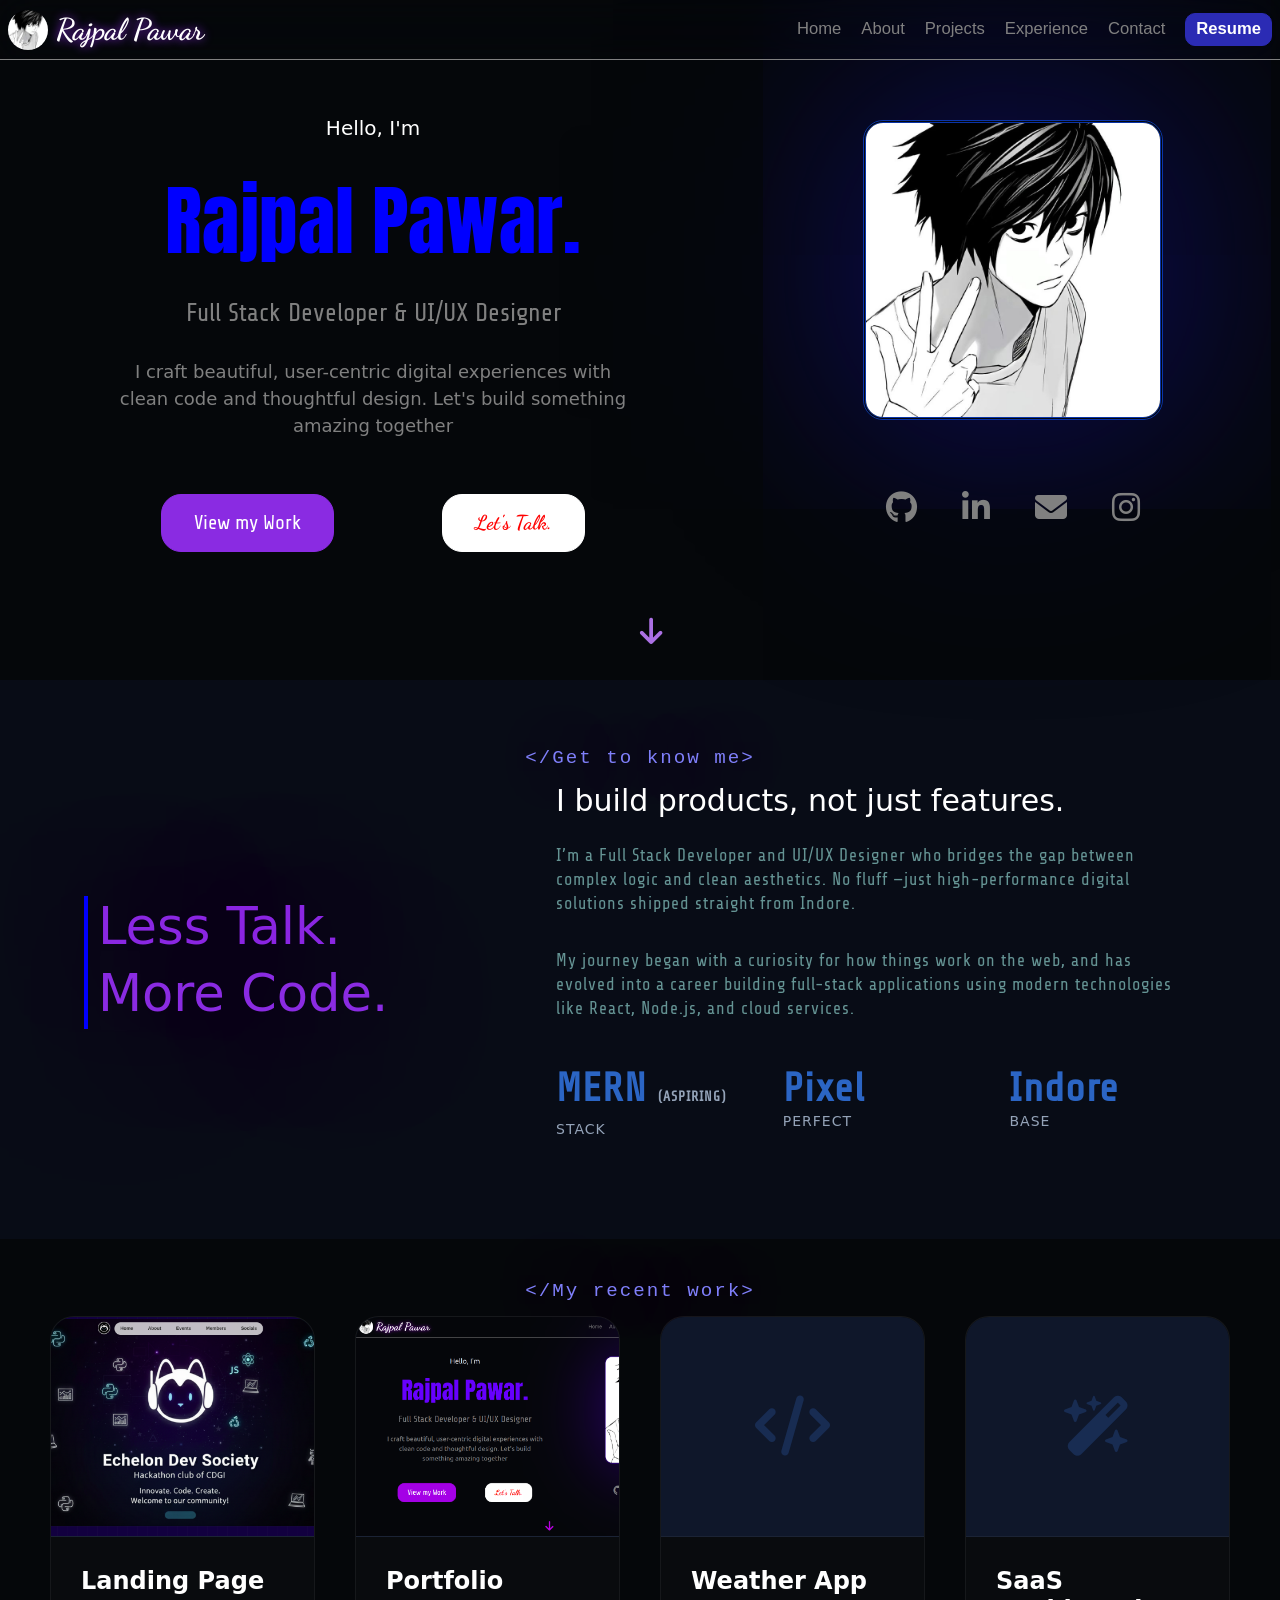
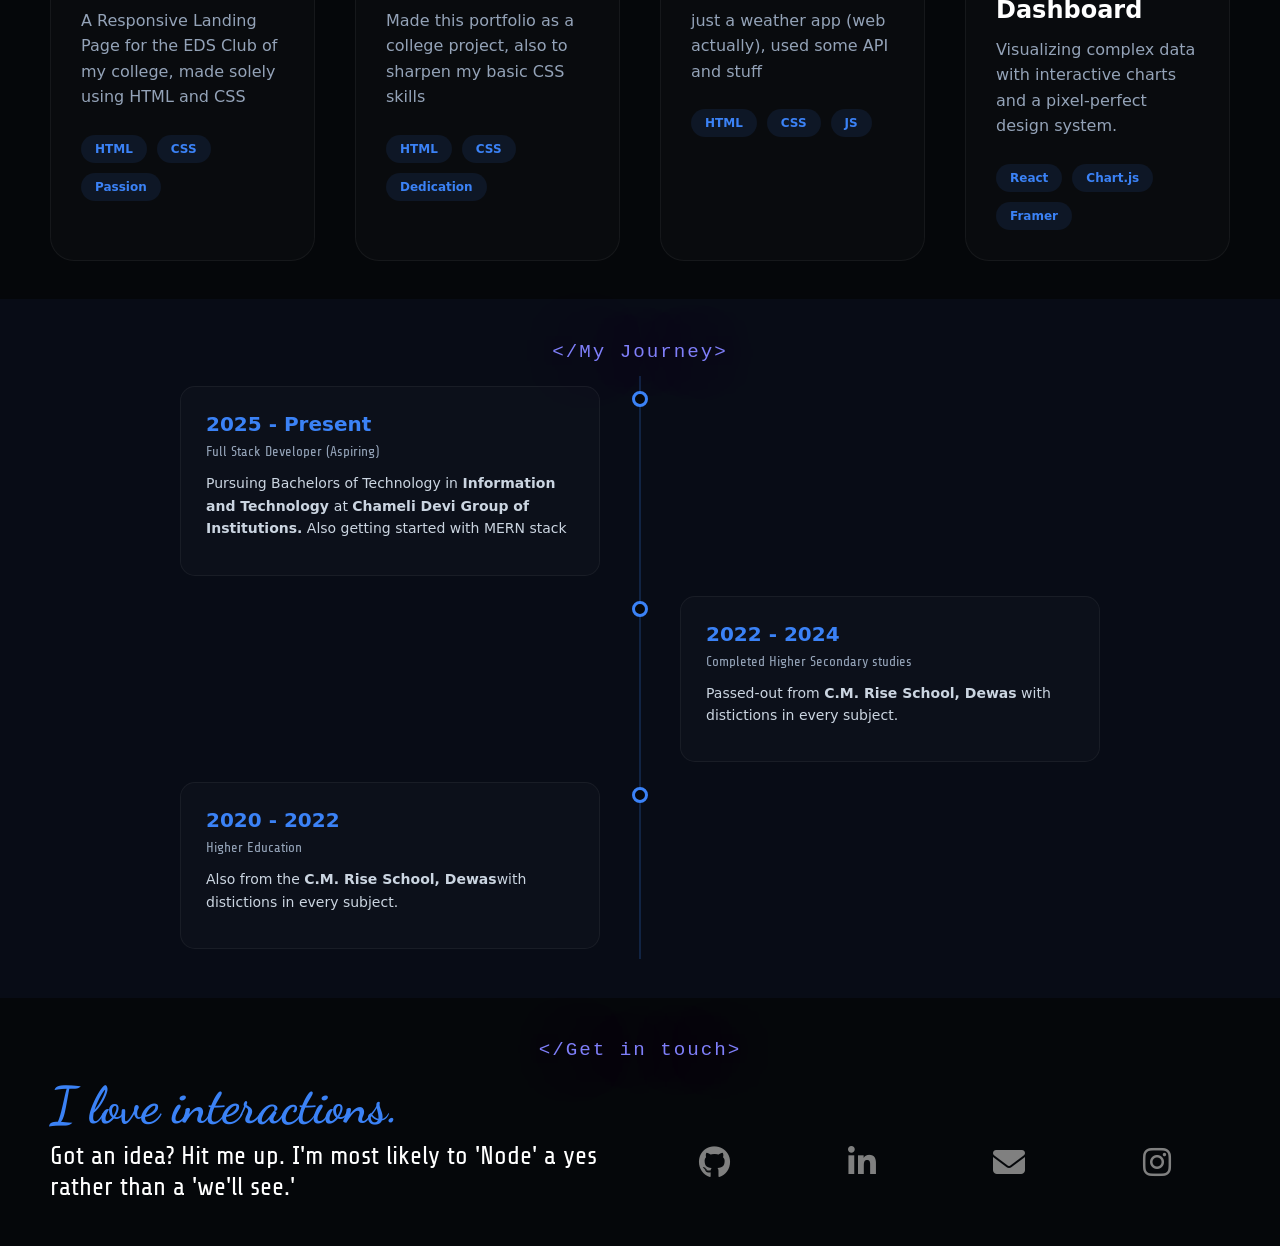
==== index.html @ b0a23983 "Fevicon added" ====
<!DOCTYPE html>
<html lang="en">
<head>
    <meta charset="UTF-8">
    <meta name="viewport" content="width=device-width, initial-scale=1.0">

    <link rel="icon" type="image/jpeg" href="Lawliet.jpeg">

    <title>Portfolio | Rajpal Pawar</title>

    <!-- BOOTSTRP -->
    <link href="https://cdn.jsdelivr.net/npm/bootstrap@5.3.8/dist/css/bootstrap.min.css" rel="stylesheet" integrity="sha384-sRIl4kxILFvY47J16cr9ZwB07vP4J8+LH7qKQnuqkuIAvNWLzeN8tE5YBujZqJLB" crossorigin="anonymous">
    <script src="https://cdn.jsdelivr.net/npm/bootstrap@5.3.8/dist/js/bootstrap.bundle.min.js" integrity="sha384-FKyoEForCGlyvwx9Hj09JcYn3nv7wiPVlz7YYwJrWVcXK/BmnVDxM+D2scQbITxI" crossorigin="anonymous"></script>

    <!-- FONTS -->
    <link rel="preconnect" href="https://fonts.googleapis.com">
    <link rel="preconnect" href="https://fonts.gstatic.com" crossorigin>
    <link href="https://fonts.googleapis.com/css2?family=Anton&family=Bitcount+Grid+Single:wght@100..900&family=Dancing+Script:wght@400..700&family=Share+Tech&display=swap" rel="stylesheet">

    <!-- FONTS Awesome ICONS -->
    <link rel="stylesheet" href="https://cdnjs.cloudflare.com/ajax/libs/font-awesome/6.5.1/css/all.min.css">

    <style>
        body{
            background-color: hsl(222, 47%, 6%);
            color: white;
            overflow-x: hidden;
        }
        *{
            padding: 0;
            margin: 0;
        }
        html{
            scroll-behavior: smooth;
            scroll-padding-top: 65px;
            font-size: 62.5%;
        }
       
        nav{
            display: flex;
            justify-content: space-between;
            align-items: center;
            z-index: 1000;
            position: fixed;
            width: 100%;
            border-bottom: 1px solid grey;
            backdrop-filter: blur(20px);
            height: 60px;
        }
        .pfp{
            height: 40px;
            margin: 8px;
            border-radius: 100%;
            transition: all 0.3s ease;
        }
        .pfp:hover{
            box-shadow: 0px 0px 6px yellow;
            transform: scale(1.02);
        }
        .logo-name{
            display: flex;
            
            align-items: center;
        }
        .nav-name{
            text-decoration: none;
            text-shadow: 0px 0px 10px blueviolet;
            font-family: "Dancing Script", cursive;
            font-weight: 900;
            color: white;
            font-size: 3rem;
        }
        
        .nav-links{
            display: flex;
            align-items: center;
            gap: 2rem;
        }
        .nav-links a{
            text-decoration: none;
            color: gray;
            font-size: 1.3vw;
            font-family: 'Gill Sans', 'Gill Sans MT', Calibri, 'Trebuchet MS', sans-serif;
            transition: all 0.3s;
        }
        .nav-links a:hover{
            color: white;
           
            

        }
        .nav-links a:active{
            color: yellow;
        }
        a.resume{
            background-color: rgb(43, 43, 180);
            color: white;
            border-radius: 1rem;
            border: 1px solid rgb(43, 43, 180);
            padding: 0.3rem 1rem;
            margin-right: 8px;
            font-family: sans-serif;
            font-weight: 600;
            transition: all 0.3s;
        }
        a.resume:hover{
            color: rgb(43, 43, 180);
            background-color: white;
            border: 1px solid black;
            border-radius: 1rem;
            padding: 0.3rem 1rem;
            margin-right: 8px;
            font-family: sans-serif;
            font-weight: 600;
            box-shadow: 0px 0px 20px;
        }
        a.resume:active{
            transform: translateY(5px);
        }
        .intro-sec{
            padding-top: 100px;
            
            justify-content: space-around;
            background-color: #05070a;
            align-items: center;
            padding-bottom: 10vw;
        }
        .intro{
            
            display: flex;
            justify-content: space-around;
            background-color: #05070a;
            align-items: center;
            
        }
        .pfp-cont{
            display: flex;
            flex-direction: column;            
        }
        .profile{
            
            height: 300px;
           
            border-radius: 20px;
            border-width: 3px;
            border-color: rgb(10, 52, 168);
            box-shadow: 0px 0px 990px rgb(14, 13, 114);
            

            border-style: double;
            transition: all 0.3s;
        }
        .profile:hover{
            transform: scale(1.04);
            
        }
        .intro-text{
            
            text-align: center;
            
            width: 40vw;
        }
        .intro-text p{
            padding-top: 1vw;
            font-size: 2rem;
        }
        .intro-text h1{
            margin-top: 2.5vw;
            font-family: "Anton", sans-serif;
            font-size: 6vw;
            color: blue;
        }
        .intro-text h5{
            color: gray;
            font-family: "Share Tech", sans-serif;
            font-size: 2.5rem;
            padding: 2vw;
        }
        .intro-text h6{
            color: gray;
            font-size: 1.8rem;
            line-height: 2.7rem;
        }
        .talk-btn{
            display: flex;
            justify-content: space-around;
            gap: 2rem;
        }
        .talk-btn a{
            text-decoration: none;
            color: white;
            background-color: blueviolet;
            font-size: 2rem;
            padding: 1vw 2.5vw;
            border-radius: 2rem;
            margin-top: 5rem;
            font-family: "Share Tech", sans-serif;
            transition: all 0.2s;
            border: 1px solid blueviolet;
        }
        .talk-btn a:hover{
            box-shadow: 0px 0px 15px blue;
            opacity: 0.9;
            border: 1px solid white;
        }
        .talk-btn a:active{
            color: blueviolet;
            background-color: white;
            transform: translateY(5px);
            border: 1px solid black;
        }
        a.cont-btn {
            font-family: "Dancing Script", cursive;
            font-weight: 1000;
            background-color: white;
            color: red;
            border: 1px solid white;
        }
        a.cont-btn:hover{
            border: 1px solid black;
        }
        a.cont-btn:active{
            color: white;
            background-color: red;
            transform: translateY(5px);
            border: 1px solid white;
        }
        .contacts{
            display: flex;
            justify-content: space-around;
            margin-top: 5vw;
            font-size: 2.5vw;
            
        }
        .contacts a{
            color: gray;
            transition: all 0.3s;
        }
        .contacts a:hover{
            color: blue;
            text-shadow: 0px 0px 2px rgb(129, 129, 182);
            transform: scale(1.3);
        }
        .contacts a:active{
            color: yellow;
            text-shadow: blueviolet;
        }
        .arrow-d{
            color: rgb(172, 113, 228);
            font-size: 3rem;
            margin-top: 5vw;
            animation: bounce 2s infinite;
            transition: all 0.3s;
            position: absolute;
            
        }
        .arrow-d:hover{
            color: white;
            
        }
        @keyframes bounce {
            0%, 20%, 50%, 80%, 100% {
                transform: translateX(-50%) translateY(0);
            }
            40% {
                transform: translateX(-50%) translateY(-10px);
            }
            60% {
                transform: translateX(-50%) translateY(-5px);
            }
        }
        #About{
            
            font-size: 1.5vw;
            padding-top: 5vw;
            padding-bottom: 7.5vw;

        }
        .gtkm{
            text-align: center;
            letter-spacing: 2px;
            padding-bottom: 3   vw ;
            text-shadow: 0px 0px 90px blueviolet;
            font-size: 1.5vw;
            color: rgb(127, 127, 250);
            font-family: monospace;
        }
        .about-me{
            display: flex;
            align-items: center;
            justify-content: space-around;
        }
        .about-me section{
            border-left: 4px solid blue ;
            padding-left: 1rem;
        }
        .about-me section h1{
            color: blueviolet;
            font-size: 4vw;
            text-shadow: 0px 0px 9000px rgb(184, 127, 238);
        } 
        .about-me div{
            width: 50vw;
            
        }
        .about-me div h2{
            font-size: 3rem;
            padding-bottom: 2rem;
           
        }
        .about-me div h4{
             font-family: "Share Tech", sans-serif;
            color: rgb(101, 148, 148);
            font-size: 1.7rem;
            line-height: 2.4rem;
            letter-spacing: 1px;
            
        }
        .about-stats {
            display: flex;
            gap: 4rem;
            margin-top: 3rem;
        }

        .stat-item h4#h4 {
            font-size: 4rem;
            color: #2b65c4; 
            font-weight: 800;
            padding-top: 2vw;
        }

        .stat-item span {
            font-size: 1.4rem;
            color: #94a3b8;
            text-transform: uppercase;
            letter-spacing: 1px;
        }

        
        
            
        #Projects {
            
            
            padding: 3vw 5rem;
            background-color: #05070a;
            
        }

        .projects-container {
            display: grid;
            grid-template-columns: repeat(auto-fit, minmax(20rem, 1fr));
            gap: 4rem;
            
        }

        .project-card {
            background: rgba(255, 255, 255, 0.02);
            border: 1px solid rgba(255, 255, 255, 0.05);
            border-radius: 2.4rem;
            overflow: hidden;
            transition: all 0.4s ease;
            position: relative;
        }    
        .project-card:hover {
            transform: translateY(-1rem);
            border-color: #3b82f6;
            box-shadow: 0 2rem 4rem rgba(0, 0, 0, 0.3);
        }

        .project-img {
            height: 22rem;
            background: #0f172a;
            display: flex;
            align-items: center;
            justify-content: center;
            font-size: 6rem;
            color: rgba(59, 130, 246, 0.2);
            border-bottom: 1px solid rgba(255, 255, 255, 0.05);
            position: relative; 
            
            
        }    
        .project-overlay {
            position: absolute;
            top: 0;
            left: 0;
            width: 100%;
            height: 100%;
            background: rgba(5, 7, 10, 0.85); 
            backdrop-filter: blur(4px);
            display: flex;
            align-items: center;
            justify-content: center;
            gap: 2rem;
            opacity: 0; 
            transition: opacity 0.4s ease;
            z-index: 10;
        }

        .project-card:hover .project-overlay {
            opacity: 1;
        }

        .overlay-link {
            width: 5rem;
            height: 5rem;
            background: #3b82f6;
            color: white;
            border-radius: 50%;
            display: flex;
            align-items: center;
            justify-content: center;
            font-size: 2rem;
            text-decoration: none !important;
            transition: transform 0.3s, background 0.3s;
        }

        .overlay-link:hover {
            transform: scale(1.15);
            background: #2563eb;
            color: white;
        }

        .project-info {
            padding: 3rem;
        }

        .project-info h3 {
            font-size: 2.4rem;
            font-weight: 800;
            margin-bottom: 1.2rem;
        }

        .project-info p {
            font-size: 1.6rem;
            color: #94a3b8;
            margin-bottom: 2.5rem;
            line-height: 1.6;
        }

        .tech-tags {
            display: flex;
            gap: 1rem;
            flex-wrap: wrap;
        }

        .tag {
            background: rgba(59, 130, 246, 0.1);
            color: #3b82f6;
            padding: 0.5rem 1.4rem;
            border-radius: 5rem;
            font-size: 1.2rem;
            font-weight: 700;
        }

        #Experience {
            padding: 3vw 5rem;
            
        }

        .timeline {
            position: relative;
            max-width: 1000px;
            margin: 0 auto;
        }

        .timeline::after {
            content: '';
            position: absolute;
            width: 2px;
            background-color: rgba(59, 130, 246, 0.2);
            top: 0;
            bottom: 0;
            left: 50%;
            margin-left: -1px;
        }

        .timeline-item {
            padding: 10px 40px;
            position: relative;
            background-color: inherit;
            width: 50%;
        }

        .timeline-item::after {
            content: '';
            position: absolute;
            width: 16px;
            height: 16px;
            right: -8px;
            background-color: #05070a;
            border: 3px solid #3b82f6;
            top: 15px;
            border-radius: 50%;
            z-index: 1;
        }

        .left { left: 0; }
        .right { left: 50%; }

        .right::after { left: -8px; }

        .content {
            padding: 2.5rem;
            background: rgba(255, 255, 255, 0.02);
            border: 1px solid rgba(255, 255, 255, 0.05);
            position: relative;
            border-radius: 1.5rem;
            transition: 0.3s;
        }

        .content:hover {
            border-color: #3b82f6;
            transform: translateY(-5px);
            background: rgba(59, 130, 246, 0.05);
        }

        .content h2 {
            font-size: 2rem;
            color: #3b82f6;
            margin-bottom: 0.5rem;
            font-weight: 800;
        }

        .content .company {
            font-size: 1.4rem;
            color: #94a3b8;
            font-family: "Share Tech", sans-serif;
            margin-bottom: 1rem;
            display: block;
        }

        .content p {
            font-size: 1.4rem;
            color: #cbd5e1;
            line-height: 1.6;
        }

        #Contact{
            padding: 3vw 5rem;
            background-color: #05070a;
        }
        #Contact h2{
            font-family: "Dancing Script", cursive;
            font-weight: 900;
            color: #3b82f6;
            font-size: 4vw;
            

        }
        #Contact h4{
            font-family: "Share Tech", sans-serif;
            font-size: 2vw;
        }
        .footer{
            display: grid;
            grid-template-columns: repeat(auto-fit, minmax(30rem, 1fr));
        }
    </style>
</head>
<body>
    <nav>
        <div class="logo-name">
            <a href="#Home">
                <img class="pfp" src="Lawliet.jpeg" alt="profile picture">
            </a>
            <a  class="nav-name" href="#Home">Rajpal Pawar</a>
        </div>
        <div class="nav-links">
                <a href="#Home">Home</a>
                <a href="#About">About</a>
                <!-- <a href="#Skills">Skills</a> -->
                <a href="#Projects">Projects</a>
                <a href="#Experience">Experience</a>
                <a href="#Contact">Contact</a>
                <a class="resume" href="#Home">Resume</a>
        </div>

    </nav>
    <main>
        <section id="Home" class="intro-sec">
            <div class="intro">
            <div class="intro-text">
                <p >Hello, I'm</p>
                <h1>Rajpal Pawar.</h1>
                <h5>Full Stack Developer & UI/UX Designer</h5>
                <h6>I craft beautiful, user-centric digital experiences with clean code and thoughtful design. Let's build something amazing together</h6>
                <div class="talk-btn">
                    <a href="#Projects">View my Work</a>
                    <a class="cont-btn" href="#Contact">Let's Talk.</a>
                </div>
                
            </div>
            <div class="pfp-cont">
                <div>
                    <img class="profile" src="Lawliet.jpeg" alt="Rajpal Pawar">
                </div>
                <div class="contacts">
                    <a target="_blank" href="https://github.com/RajpalPawar22">
                        <i  class="fa-brands fa-github"></i>
                    </a>
                    <a target="_blank" href="">
                        <i class="fa-brands fa-linkedin-in"></i>
                    </a>
                    <a target="_blank" href="mailto:rajpalpawar708@gmail.com">
                        <i class="fa-solid fa-envelope"></i>
                    </a>
                    <a target="_blank" href="">
                        <i class="fa-brands fa-instagram"></i>
                    </a>
                    
                </div>
            </div>
            
        </div>
        <center>
            <a  href="#About"><i class="fa-solid fa-arrow-down arrow-d"></i></a> 
        </center>
        </section>
        
        
        
        <section>
            <div id="About">
                <p class="gtkm">
                    &lt;/Get to know me&gt;
                </p>
                <div class="about-me">
                    <section>
                        <h1>
                        Less Talk.
                        
                        </h1>
                        <h1>
                            More Code.
                        </h1>
                    </section>
                    <div>
                        <h2>
                            I build products, not just features.
                        </h2>
                        <h4>
                            I’m a Full Stack Developer and UI/UX Designer who bridges the gap between complex logic and clean aesthetics. No fluff —just high-performance digital solutions shipped straight from Indore.
                        </h4>
                        <br>
                        <h4>
                            My journey began with a curiosity for how things work on the web, and has evolved into a career building full-stack applications using modern technologies like React, Node.js, and cloud services.
                        </h4>
                        <div class="about-stats">
                            <div class="stat-item">
                                <h4 id="h4">MERN <span>(Aspiring)</span></h4>
                                <span>Stack</span>
                            </div>
                            <div class="stat-item">
                                <h4 id="h4">Pixel</h4>
                                <span>Perfect</span>
                            </div>
                            <div class="stat-item">
                                <h4 id="h4">Indore</h4>
                                <span>Base</span>
                            </div>
                        </div>
                    </div>
                </div>
            </div>
        </section>

        <section>
            <!-- Skills section- To be updated 
            <div>
                <div style="margin-top: 15vw; padding-bottom: 900px;">
                    <p id="Skills" class="gtkm">
                        &lt;/What I do best&gt;
                    </p>
                    <h3>
                        My Skills
                    </h3>
                </div>
            </div> -->
        </section>

      

        <section id="Projects">
            <p class="gtkm">
                    &lt;/My recent work&gt;
            </p>
            <div class="projects-container">
                <div class="project-card">
                    <div class="project-img">
                        <img style="object-fit: cover; height: 22rem; width: 100%; " src="Screenshot from 2025-12-27 20-38-52.png" alt="Landing Page image">
                        
                        <div class="project-overlay">
                            <a target="_blank" href="https://github.com/RajpalPawar22/new-eds-landing-page" class="overlay-link" title="GitHub Source"><i class="fa-brands fa-github"></i></a>
                            <a target="_blank" href="https://new-eds-landing-page.vercel.app/" class="overlay-link" title="Live Preview"><i class="fa-solid fa-arrow-up-right-from-square"></i></a>
                        </div>
                    </div>
                    <div class="project-info">
                        <h3>Landing Page</h3>
                        <p>A Responsive Landing Page for the EDS Club of my college, made solely using HTML and CSS</p>
                        <div class="tech-tags">
                            <span class="tag">HTML</span>
                            <span class="tag">CSS</span>
                            <span class="tag">Passion</span>
                        </div>
                    </div>
                </div>

                
                <div class="project-card">
                    <div class="project-img">
                        <img style="object-fit: cover; object-position: left; height: 22rem; width: 100%; " src="portfolio.png" alt="Landing Page image">
                        
                        <div class="project-overlay">
                            <a href="#" class="overlay-link" title="GitHub Source"><i class="fa-brands fa-github"></i></a>
                            <a href="#" class="overlay-link" title="Live Preview"><i class="fa-solid fa-arrow-up-right-from-square"></i></a>
                        </div>
                    </div>
                    <div class="project-info">
                        <h3>Portfolio</h3>
                        <p>Made this portfolio as a college project, also to sharpen my basic CSS skills</p>
                        <div class="tech-tags">
                            <span class="tag">HTML</span>
                            <span class="tag">CSS</span>
                            <span class="tag">Dedication</span>
                        </div>
                    </div>
                </div>

                <div class="project-card">
                    <div class="project-img">
                        <i class="fa-solid fa-code"></i>
                        
                        <div class="project-overlay">
                            <a href="#" class="overlay-link" title="GitHub Source"><i class="fa-brands fa-github"></i></a>
                            <a href="#" class="overlay-link" title="Live Preview"><i class="fa-solid fa-arrow-up-right-from-square"></i></a>
                        </div>
                    </div>
                    <div class="project-info">
                        <h3>Weather App</h3>
                        <p>just a weather app (web actually), used some API and stuff </p>
                        <div class="tech-tags">
                            <span class="tag">HTML</span>
                            <span class="tag">CSS</span>
                            <span class="tag">JS</span>
                        </div>
                    </div>
                </div>
                

                 <div class="project-card">
                    <div class="project-img">
                        <i class="fa-solid fa-wand-magic-sparkles"></i>
                        
                        <div class="project-overlay">
                            <a href="#" class="overlay-link" title="GitHub Source"><i class="fa-brands fa-github"></i></a>
                            <a href="#" class="overlay-link" title="Live Preview"><i class="fa-solid fa-arrow-up-right-from-square"></i></a>
                        </div>
                    </div>
                    <div class="project-info">
                        <h3>SaaS Dashboard</h3>
                        <p>Visualizing complex data with interactive charts and a pixel-perfect design system.</p>
                        <div class="tech-tags">
                            <span class="tag">React</span>
                            <span class="tag">Chart.js</span>
                            <span class="tag">Framer</span>
                        </div>
                    </div>
                </div>
            </div>
        </section>
        
        
            <section id="Experience">
                <p class="gtkm">&lt;/My Journey&gt;</p>
                <div class="timeline">
                    <div class="timeline-item left">
                        <div class="content">
                            <h2>2025 - Present</h2>
                            <span class="company">Full Stack Developer (Aspiring)</span>
                            <p>Pursuing Bachelors of Technology in <b>Information and Technology </b> at <b>Chameli Devi Group of Institutions.</b> Also getting started with MERN stack  </p>
                        </div>
                </div>
                <div class="timeline-item right">
                    <div class="content">
                        <h2>2022 - 2024</h2>
                        <span class="company">Completed Higher Secondary studies</span>
                        <p>Passed-out from <b>C.M. Rise School, Dewas</b> with distictions in every subject. </p>
                    </div>
                </div>
                <div class="timeline-item left">
                    <div class="content">
                        <h2>2020 - 2022</h2>
                        <span class="company">Higher Education</span>
                        <p>Also from the <b>C.M. Rise School, Dewas</b>with distictions in every subject. </p>
                    </div>
                </div>
            </div>
        </section>
        
        <section id="Contact">
            <p class="gtkm">&lt;/Get in touch&gt;</p>
            <div class="footer">
                <div >
                    <div>
                        <h2>
                        I love interactions.
                    </h2>
                    <h4>
                        Got an idea? Hit me up. I'm most likely to 'Node' a yes rather than a 'we'll see.'
                    </h4>
                    </div>
                </div>
                <div>
                    <div class="contacts">
                        <a target="_blank" href="https://github.com/RajpalPawar22">
                            <i  class="fa-brands fa-github"></i>
                        </a>
                        <a target="_blank" href="">
                            <i class="fa-brands fa-linkedin-in"></i>
                        </a>
                        <a target="_blank" href="mailto:rajpalpawar708@gmail.com">
                            <i class="fa-solid fa-envelope"></i>
                        </a>
                        <a target="_blank" href="">
                            <i class="fa-brands fa-instagram"></i>
                        </a>
                        
                    </div>
                </div>
            </div>
        </section>
    </main>
    <footer>
        
    </footer>
</body>
</html
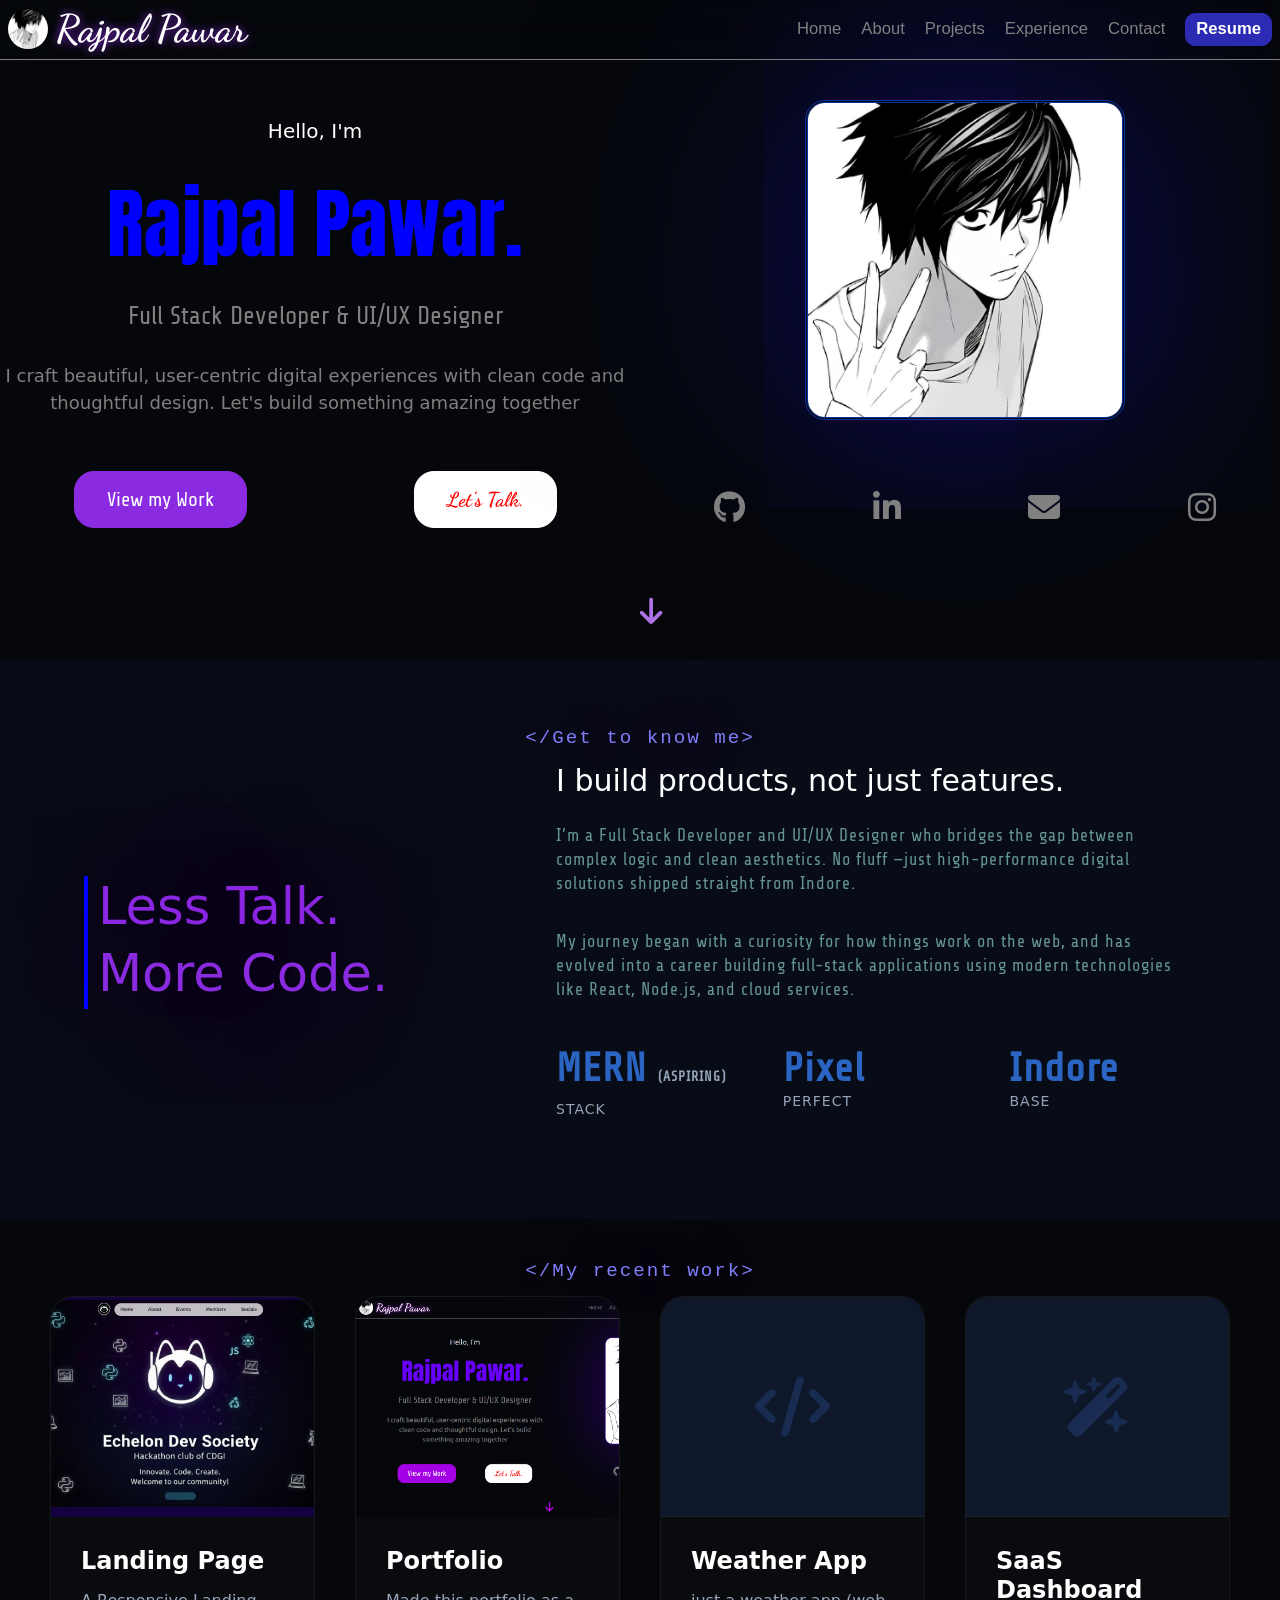
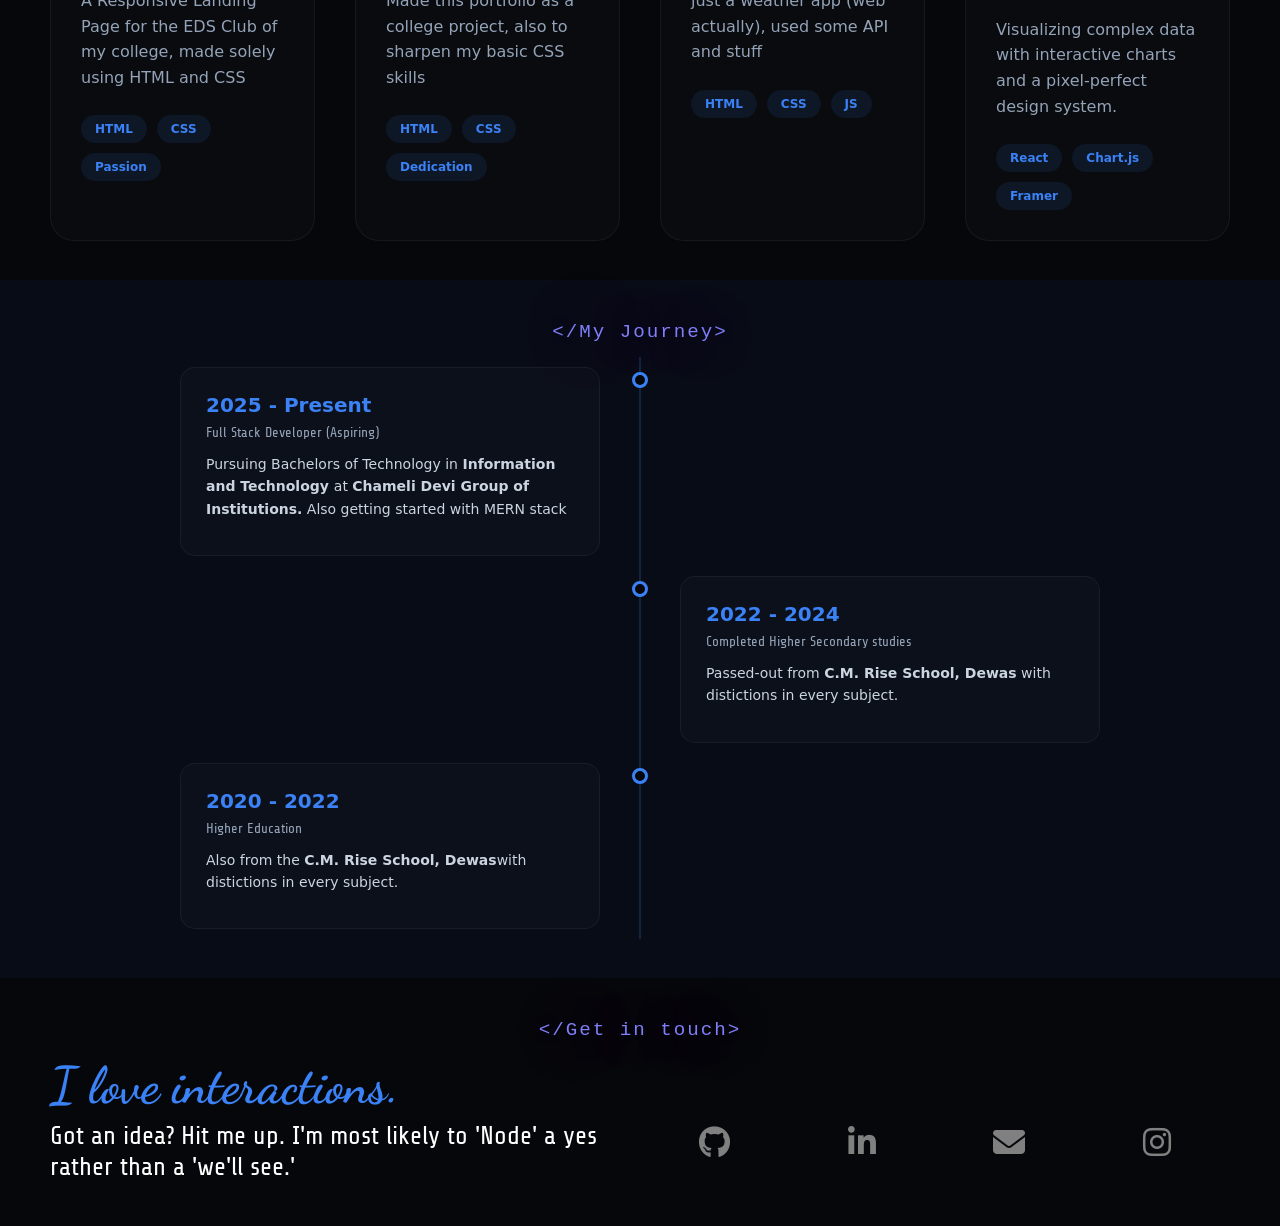
==== commit 76779ade: "made it responsive" ====
--- a/index.html
+++ b/index.html
@@ -4,7 +4,7 @@
     <meta charset="UTF-8">
     <meta name="viewport" content="width=device-width, initial-scale=1.0">
 
-    <link rel="icon" type="image/jpeg" href="Lawliet.jpeg">
+    <link rel="icon" type="image/png" href="Gemini_Generated_Image_v27okrv27okrv27o.png">
 
     <title>Portfolio | Rajpal Pawar</title>
 
@@ -68,7 +68,7 @@
             font-family: "Dancing Script", cursive;
             font-weight: 900;
             color: white;
-            font-size: 3rem;
+            font-size: 3vw;
         }
         
         .nav-links{
@@ -127,7 +127,9 @@
         }
         .intro{
             
-            display: flex;
+            display: grid;
+            gap: 2rem;
+            grid-template-columns: repeat(auto-fit, minmax(30rem, 1fr));
             justify-content: space-around;
             background-color: #05070a;
             align-items: center;
@@ -135,12 +137,13 @@
         }
         .pfp-cont{
             display: flex;
+            
             flex-direction: column;            
         }
         .profile{
             
-            height: 300px;
-           
+            height: 25vw;
+            
             border-radius: 20px;
             border-width: 3px;
             border-color: rgb(10, 52, 168);
@@ -154,11 +157,31 @@
             transform: scale(1.04);
             
         }
+        .contacts{
+            display: flex;
+            justify-content: space-around;
+            margin-top: 5vw;
+            font-size: 2.5vw;
+            
+        }
+        .contacts a{
+            color: gray;
+            transition: all 0.3s;
+        }
+        .contacts a:hover{
+            color: blue;
+            text-shadow: 0px 0px 2px rgb(129, 129, 182);
+            transform: scale(1.3);
+        }
+        .contacts a:active{
+            color: yellow;
+            text-shadow: blueviolet;
+        }
         .intro-text{
             
             text-align: center;
             
-            width: 40vw;
+            
         }
         .intro-text p{
             padding-top: 1vw;
@@ -185,6 +208,7 @@
             display: flex;
             justify-content: space-around;
             gap: 2rem;
+            
         }
         .talk-btn a{
             text-decoration: none;
@@ -225,26 +249,7 @@
             transform: translateY(5px);
             border: 1px solid white;
         }
-        .contacts{
-            display: flex;
-            justify-content: space-around;
-            margin-top: 5vw;
-            font-size: 2.5vw;
-            
-        }
-        .contacts a{
-            color: gray;
-            transition: all 0.3s;
-        }
-        .contacts a:hover{
-            color: blue;
-            text-shadow: 0px 0px 2px rgb(129, 129, 182);
-            transform: scale(1.3);
-        }
-        .contacts a:active{
-            color: yellow;
-            text-shadow: blueviolet;
-        }
+        
         .arrow-d{
             color: rgb(172, 113, 228);
             font-size: 3rem;
@@ -556,6 +561,13 @@
         .footer{
             display: grid;
             grid-template-columns: repeat(auto-fit, minmax(30rem, 1fr));
+        }
+        @media screen and (max-width: 768px){
+            timeline::after { left: 31px; }
+            .timeline-item { width: 100%; padding-left: 70px; padding-right: 25px; }
+            .timeline-item::after { left: 23px !important; top: 15px; }
+            .right { left: 0%; }
+            .gtkm { font-size: 1.4rem; }
         }
     </style>
 </head>
@@ -581,37 +593,39 @@
     <main>
         <section id="Home" class="intro-sec">
             <div class="intro">
-            <div class="intro-text">
-                <p >Hello, I'm</p>
-                <h1>Rajpal Pawar.</h1>
-                <h5>Full Stack Developer & UI/UX Designer</h5>
-                <h6>I craft beautiful, user-centric digital experiences with clean code and thoughtful design. Let's build something amazing together</h6>
-                <div class="talk-btn">
-                    <a href="#Projects">View my Work</a>
-                    <a class="cont-btn" href="#Contact">Let's Talk.</a>
-                </div>
-                
-            </div>
-            <div class="pfp-cont">
-                <div>
-                    <img class="profile" src="Lawliet.jpeg" alt="Rajpal Pawar">
-                </div>
-                <div class="contacts">
-                    <a target="_blank" href="https://github.com/RajpalPawar22">
-                        <i  class="fa-brands fa-github"></i>
-                    </a>
-                    <a target="_blank" href="">
-                        <i class="fa-brands fa-linkedin-in"></i>
-                    </a>
-                    <a target="_blank" href="mailto:rajpalpawar708@gmail.com">
-                        <i class="fa-solid fa-envelope"></i>
-                    </a>
-                    <a target="_blank" href="">
-                        <i class="fa-brands fa-instagram"></i>
-                    </a>
+                <div class="intro-text">
+                    <p >Hello, I'm</p>
+                    <h1>Rajpal Pawar.</h1>
+                    <h5>Full Stack Developer & UI/UX Designer</h5>
+                    <h6>I craft beautiful, user-centric digital experiences with clean code and thoughtful design. Let's build something amazing together</h6>
+                    <div class="talk-btn">
+                        <a href="#Projects">View my Work</a>
+                        <a class="cont-btn" href="#Contact">Let's Talk.</a>
+                    </div>
                     
                 </div>
-            </div>
+                <div class="pfp-cont">
+                    <div>
+                        <center>
+                            <img class="profile" src="Lawliet.jpeg" alt="Rajpal Pawar">
+                        </center>
+                    </div>
+                    <div class="contacts">
+                        <a target="_blank" href="https://github.com/RajpalPawar22">
+                            <i  class="fa-brands fa-github"></i>
+                        </a>
+                        <a target="_blank" href="">
+                            <i class="fa-brands fa-linkedin-in"></i>
+                        </a>
+                        <a target="_blank" href="mailto:rajpalpawar708@gmail.com">
+                            <i class="fa-solid fa-envelope"></i>
+                        </a>
+                        <a target="_blank" href="">
+                            <i class="fa-brands fa-instagram"></i>
+                        </a>
+                        
+                    </div>
+                </div>
             
         </div>
         <center>
@@ -817,13 +831,13 @@
                         <a target="_blank" href="https://github.com/RajpalPawar22">
                             <i  class="fa-brands fa-github"></i>
                         </a>
-                        <a target="_blank" href="">
+                        <a target="_blank" href="https://www.linkedin.com/in/rajpal-pawar-530682325?utm_source=share&utm_campaign=share_via&utm_content=profile&utm_medium=android_app">
                             <i class="fa-brands fa-linkedin-in"></i>
                         </a>
                         <a target="_blank" href="mailto:rajpalpawar708@gmail.com">
                             <i class="fa-solid fa-envelope"></i>
                         </a>
-                        <a target="_blank" href="">
+                        <a target="_blank" href="https://www.instagram.com/_rajpal.pawar_?igsh=MWMwamVxdTUxanVldw==">
                             <i class="fa-brands fa-instagram"></i>
                         </a>
                         
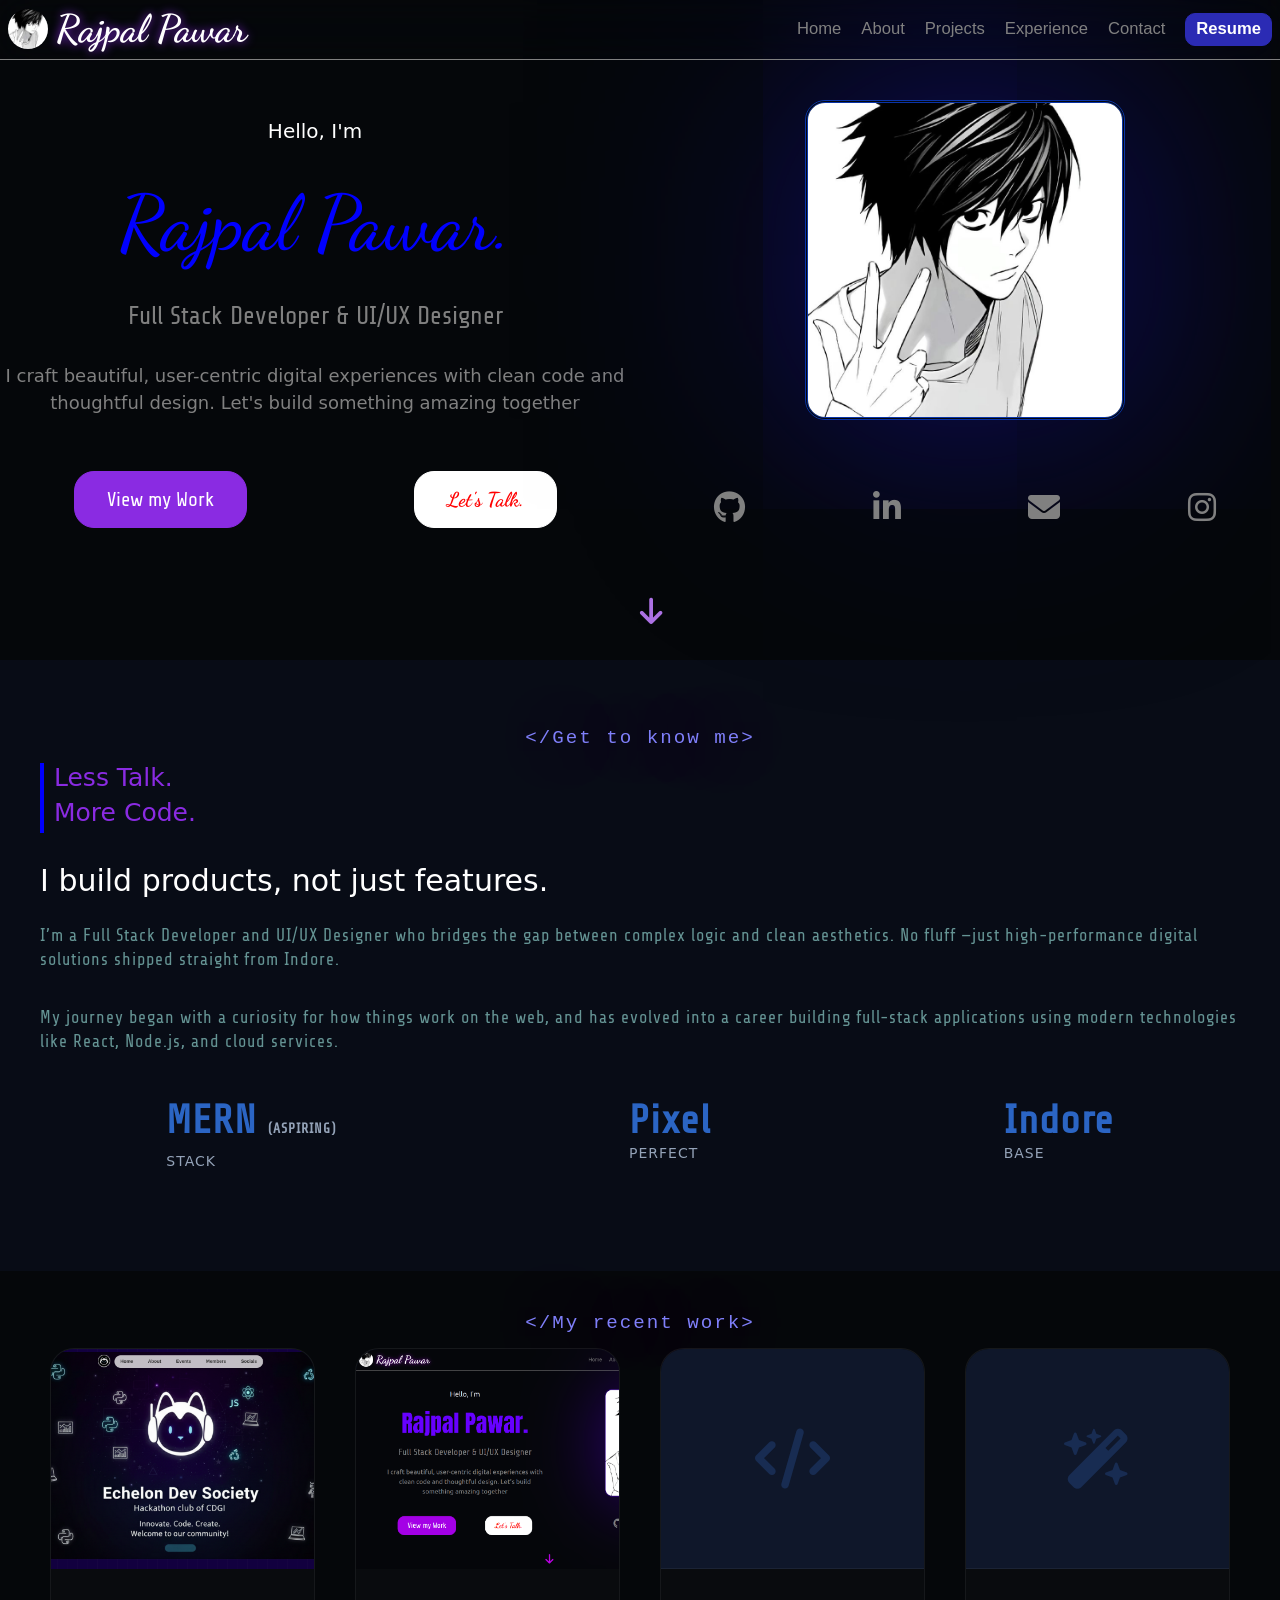
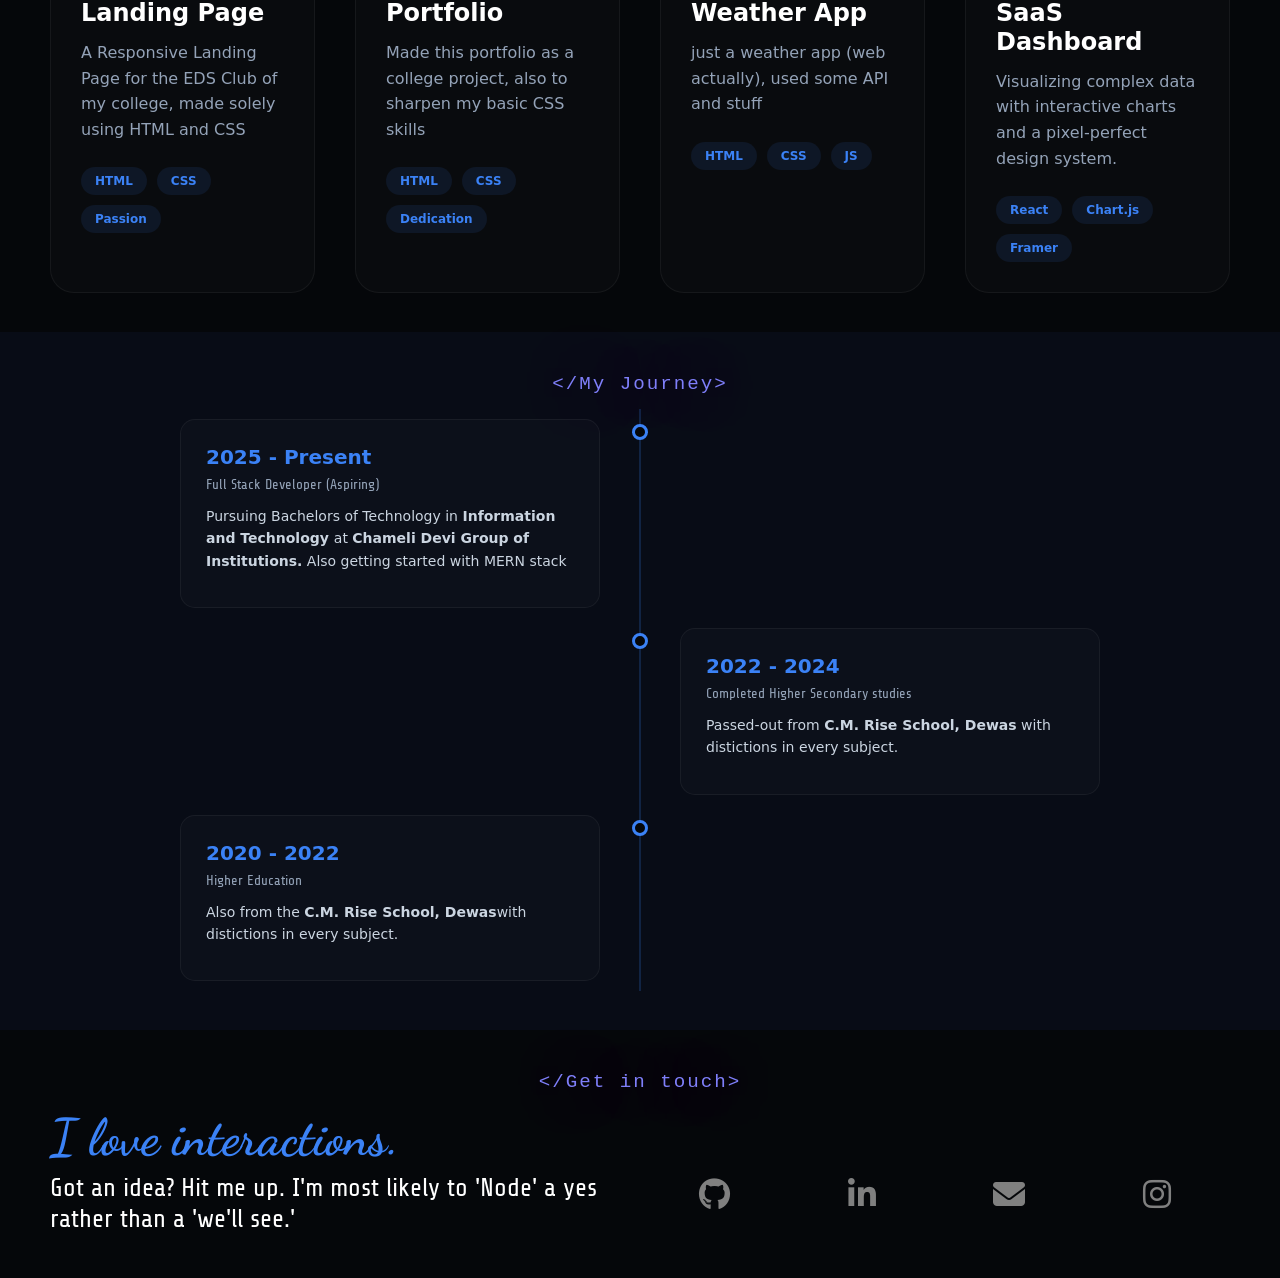
==== commit dcccd742: "MOREEEEE responsivenesss added" ====
--- a/index.html
+++ b/index.html
@@ -84,7 +84,10 @@
             transition: all 0.3s;
         }
         .nav-links a:hover{
-            color: white;
+            color: wellow;
+        }
+        a.resume{
+            background-color: rghite;
            
             
 
@@ -189,7 +192,7 @@
         }
         .intro-text h1{
             margin-top: 2.5vw;
-            font-family: "Anton", sans-serif;
+            font-family: "Dancing Script", cursive;
             font-size: 6vw;
             color: blue;
         }
@@ -291,30 +294,32 @@
             font-family: monospace;
         }
         .about-me{
-            display: flex;
+            /* display: flex;
             align-items: center;
-            justify-content: space-around;
-        }
-        .about-me section{
+            justify-content: space-around; */
+            display: grid;
+            gap: 3rem;
+            grid-template-columns: repeat(auto-fit, minmax(30rem, ));
+            
+            padding: 0px 4rem;
+        }
+        
+        .less-tlk{
             border-left: 4px solid blue ;
             padding-left: 1rem;
-        }
-        .about-me section h1{
+            
             color: blueviolet;
-            font-size: 4vw;
+            font-size: 6vw;
             text-shadow: 0px 0px 9000px rgb(184, 127, 238);
         } 
-        .about-me div{
-            width: 50vw;
-            
-        }
+        
         .about-me div h2{
             font-size: 3rem;
             padding-bottom: 2rem;
            
         }
         .about-me div h4{
-             font-family: "Share Tech", sans-serif;
+            font-family: "Share Tech", sans-serif;
             color: rgb(101, 148, 148);
             font-size: 1.7rem;
             line-height: 2.4rem;
@@ -325,6 +330,7 @@
             display: flex;
             gap: 4rem;
             margin-top: 3rem;
+            justify-content: space-around;
         }
 
         .stat-item h4#h4 {
@@ -563,9 +569,21 @@
             grid-template-columns: repeat(auto-fit, minmax(30rem, 1fr));
         }
         @media screen and (max-width: 768px){
+            #Contact h2 {
+                font-size: 3rem;
+            }
+            #Contact h4 {
+                font-size: 1.8rem;
+            }
+            .footer {
+                text-align: center;
+            }
             timeline::after { left: 31px; }
+
             .timeline-item { width: 100%; padding-left: 70px; padding-right: 25px; }
+
             .timeline-item::after { left: 23px !important; top: 15px; }
+
             .right { left: 0%; }
             .gtkm { font-size: 1.4rem; }
         }
@@ -641,7 +659,7 @@
                     &lt;/Get to know me&gt;
                 </p>
                 <div class="about-me">
-                    <section>
+                    <div class="less-tlk">
                         <h1>
                         Less Talk.
                         
@@ -649,7 +667,7 @@
                         <h1>
                             More Code.
                         </h1>
-                    </section>
+                    </div>
                     <div>
                         <h2>
                             I build products, not just features.
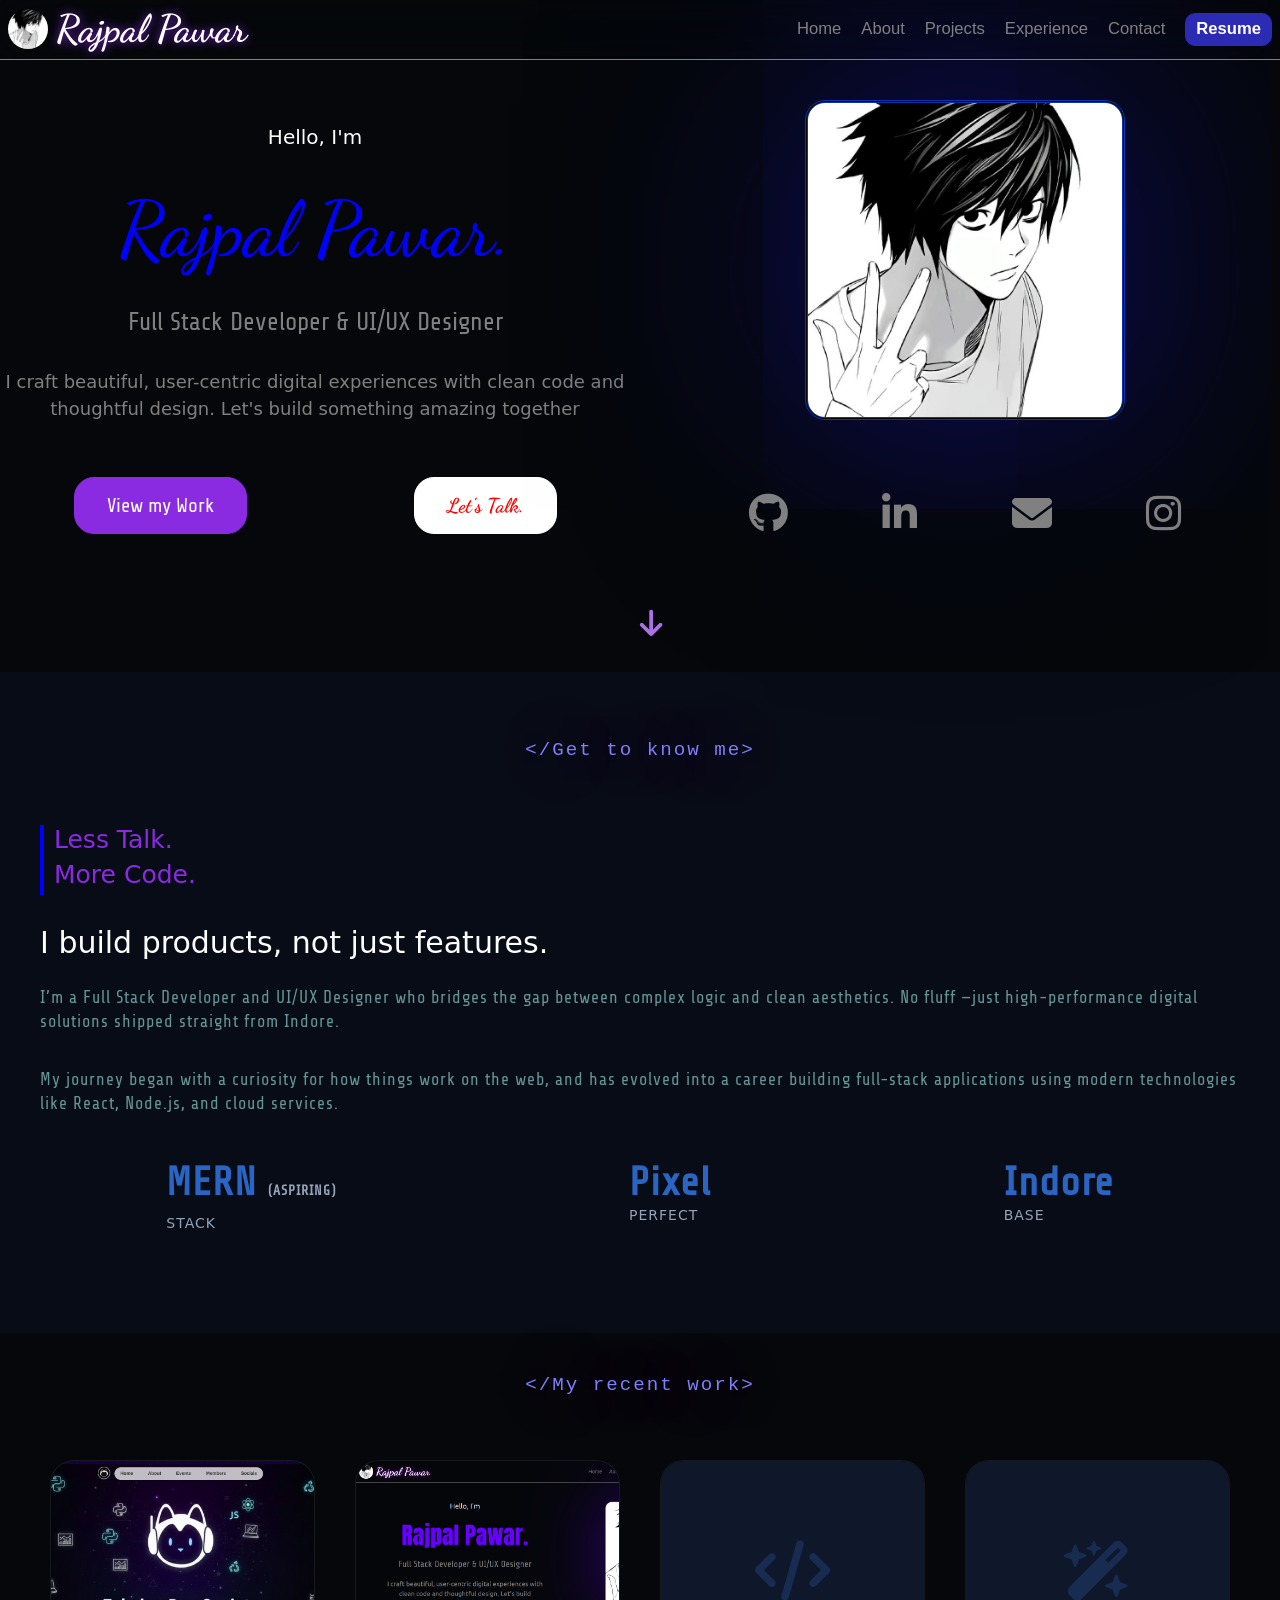
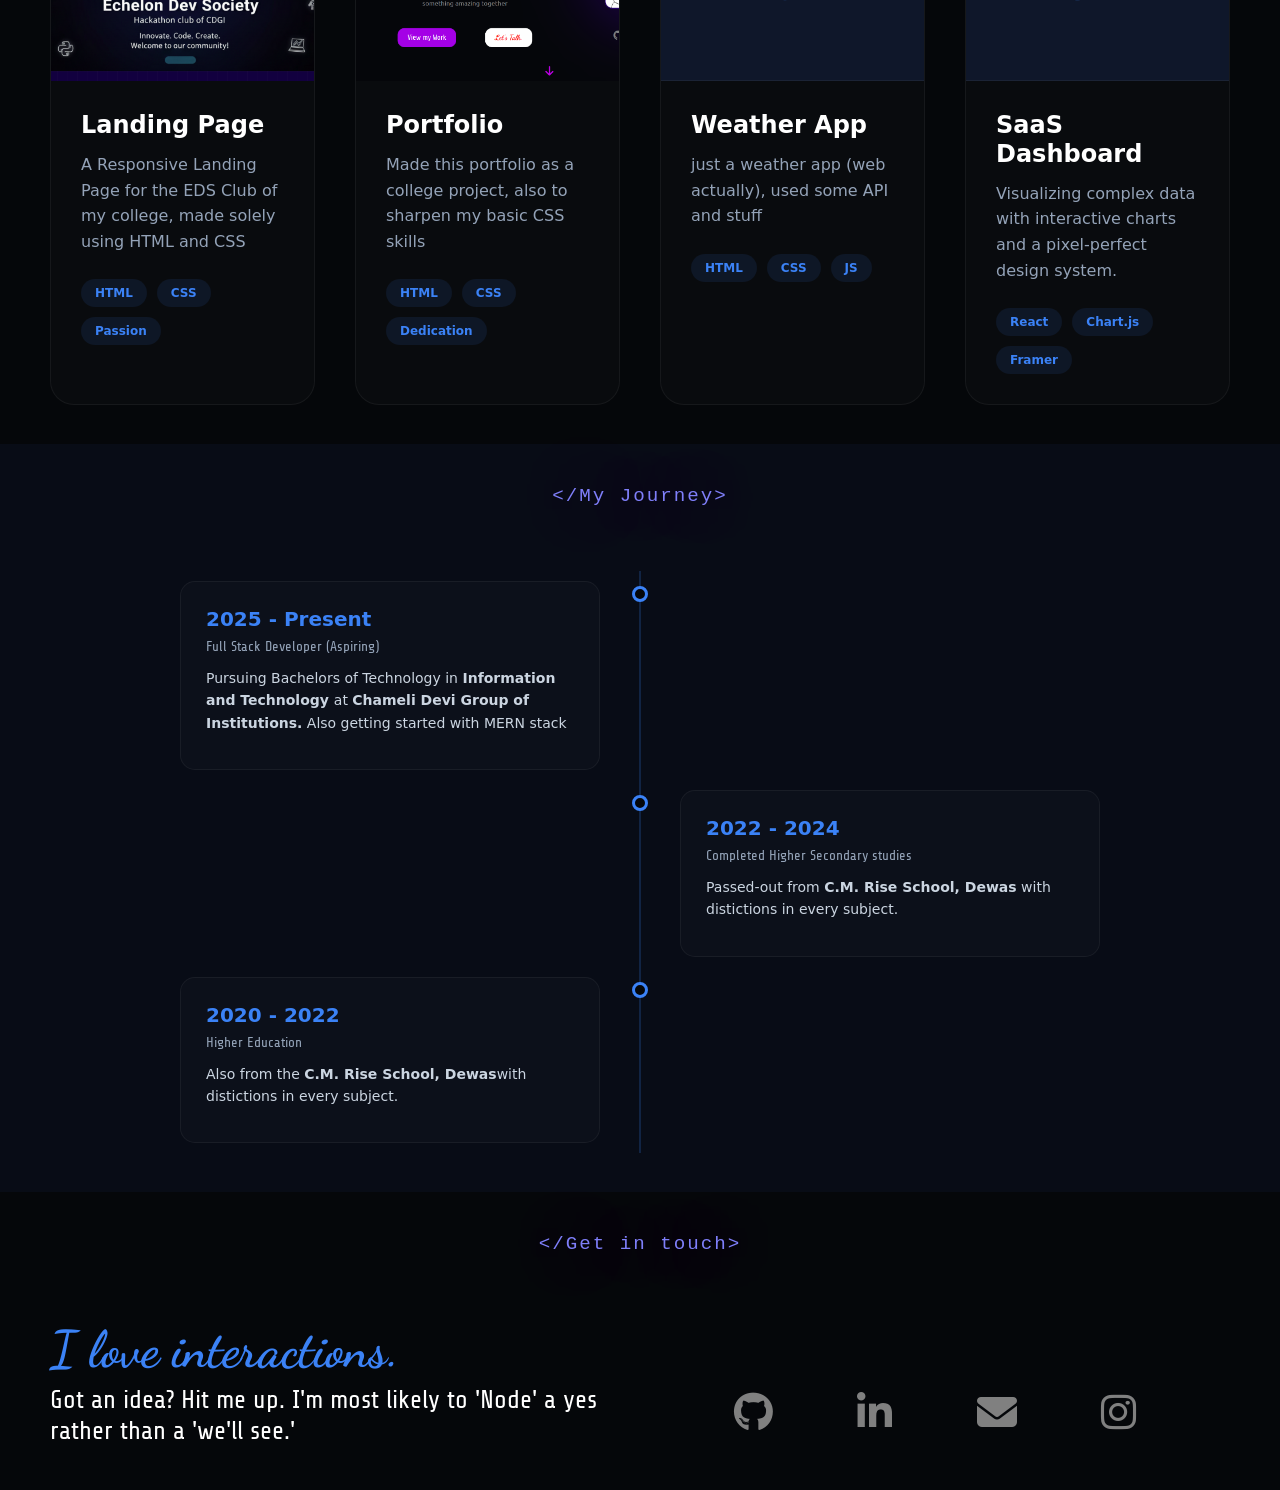
==== commit e1cf1a8a: "RESPONSIVENESSSSSSS!" ====
--- a/index.html
+++ b/index.html
@@ -164,12 +164,14 @@
             display: flex;
             justify-content: space-around;
             margin-top: 5vw;
-            font-size: 2.5vw;
+            
+            padding: 0 4vw;
             
         }
         .contacts a{
             color: gray;
             transition: all 0.3s;
+            font-size: 4rem;
         }
         .contacts a:hover{
             color: blue;
@@ -287,7 +289,7 @@
         .gtkm{
             text-align: center;
             letter-spacing: 2px;
-            padding-bottom: 3   vw ;
+            padding-bottom: 5rem;
             text-shadow: 0px 0px 90px blueviolet;
             font-size: 1.5vw;
             color: rgb(127, 127, 250);
@@ -586,6 +588,16 @@
 
             .right { left: 0%; }
             .gtkm { font-size: 1.4rem; }
+            
+            
+
+            .intro-text {
+                order: 2; 
+            }
+
+            .pfp-cont {
+                order: 1; 
+            }
         }
     </style>
 </head>
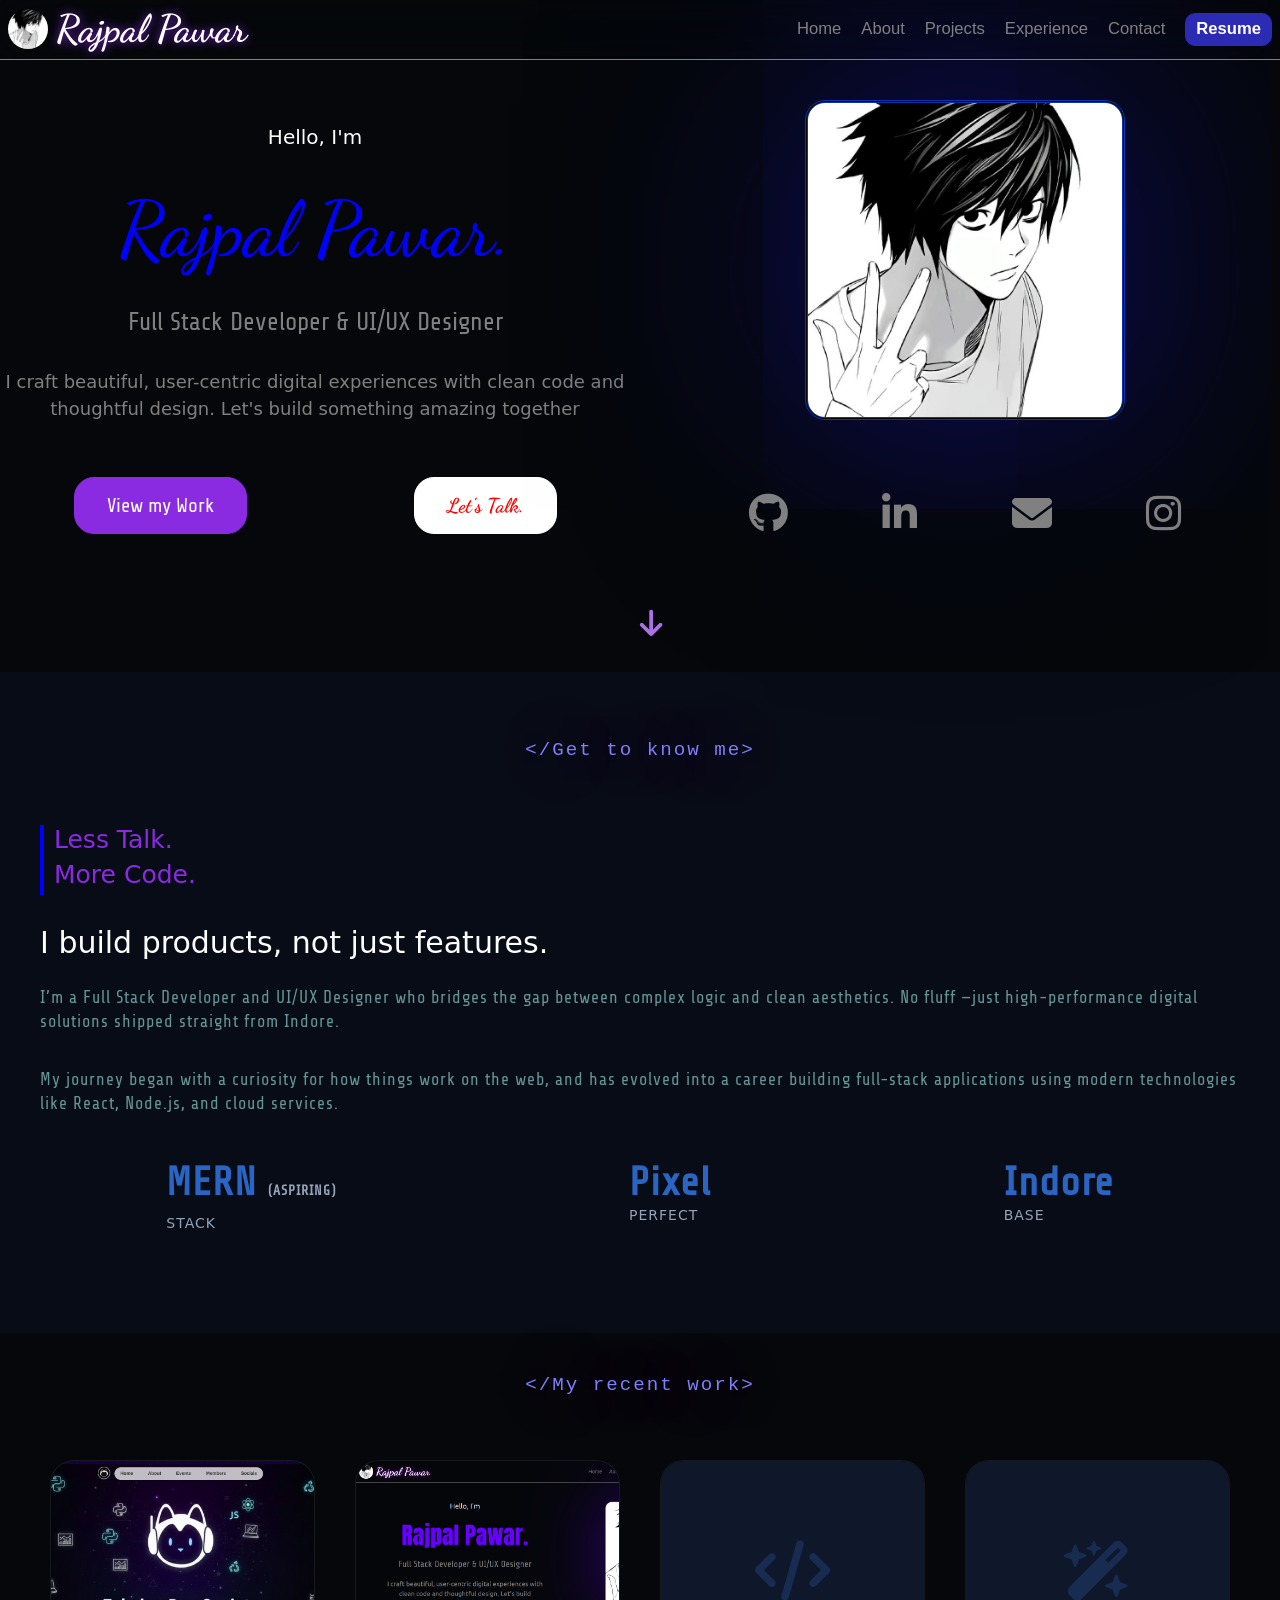
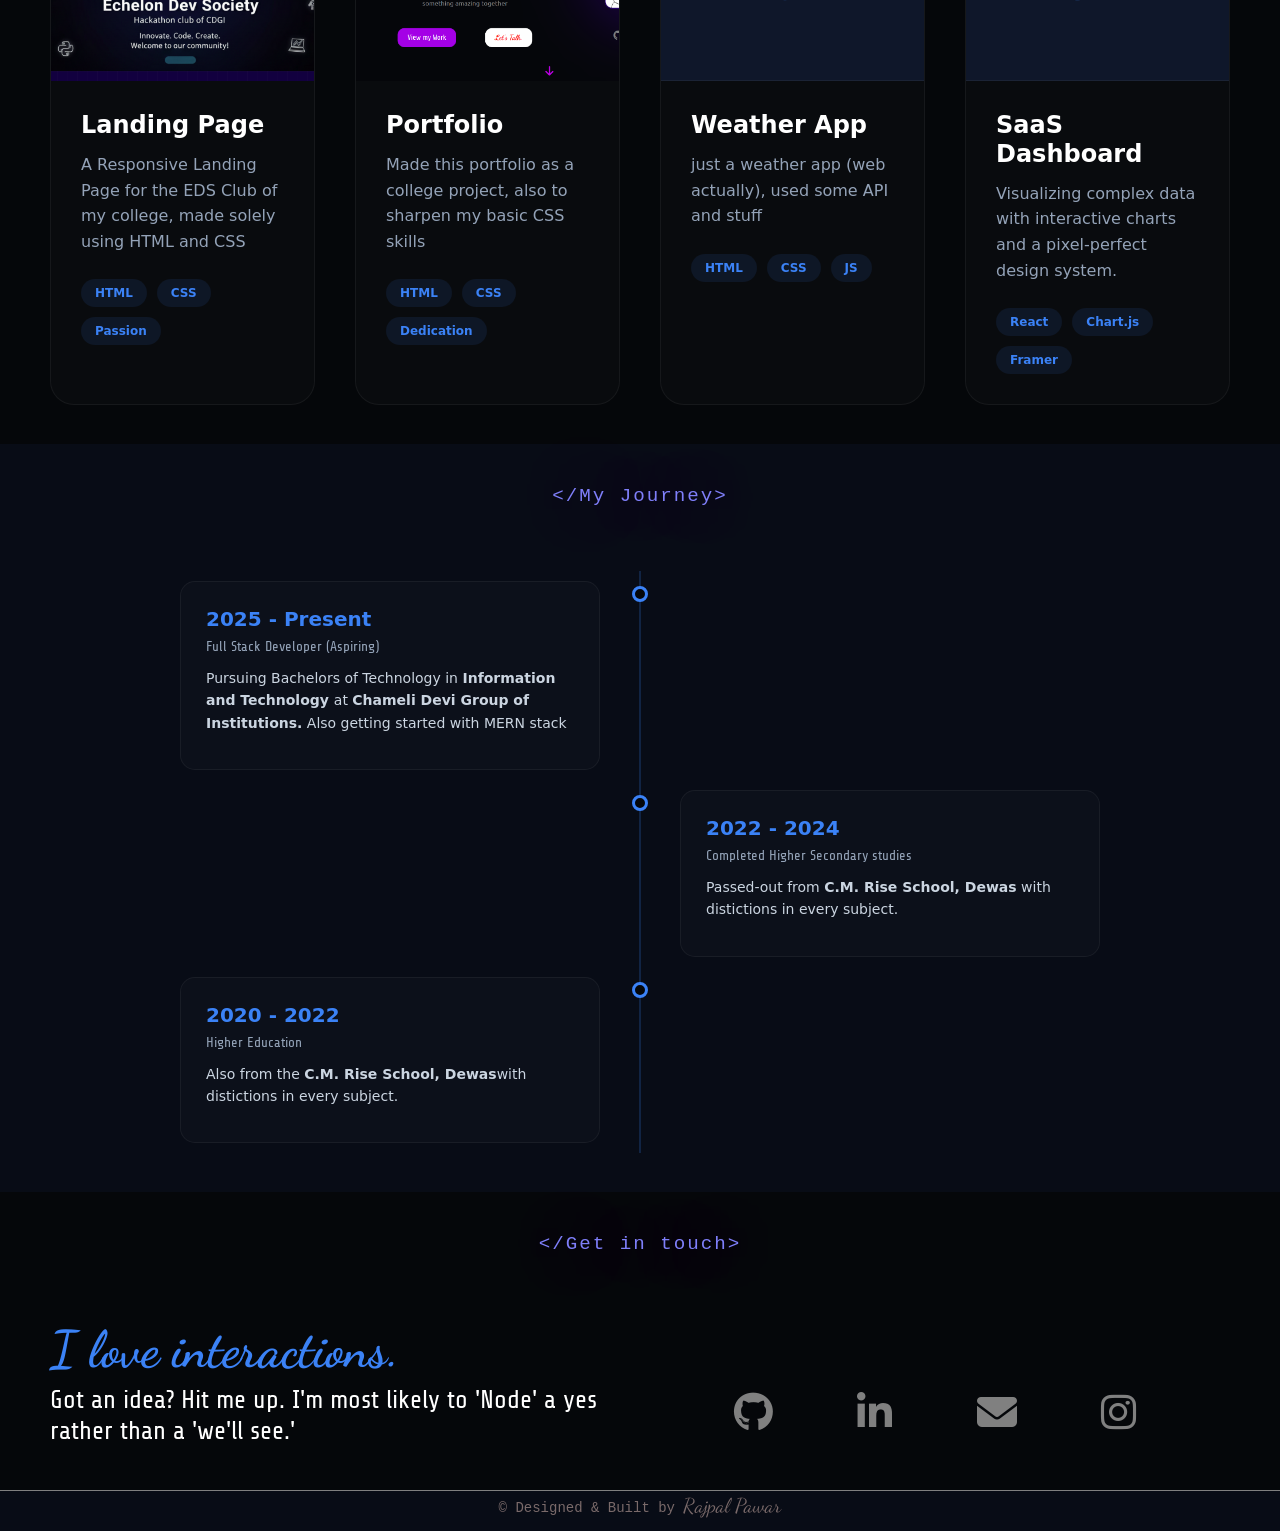
==== commit 489a49c3: "Hell yeah, Responsiveness" ====
--- a/index.html
+++ b/index.html
@@ -75,6 +75,7 @@
             display: flex;
             align-items: center;
             gap: 2rem;
+            
         }
         .nav-links a{
             text-decoration: none;
@@ -598,6 +599,22 @@
             .pfp-cont {
                 order: 1; 
             }
+            .nav-links{
+                flex-wrap: wrap;
+            }
+        }
+        footer{
+            border-top: 1px solid gray;
+            color: rgb(122, 106, 106);
+        }
+        footer p{
+            text-align: center;
+            font-family: monospace;
+            font-size: 1.4rem;
+        }
+        footer p span{
+            font-family: "Dancing Script", cursive;
+            font-size: 2rem;
         }
     </style>
 </head>
@@ -877,7 +894,7 @@
         </section>
     </main>
     <footer>
-        
+        <p>© Designed & Built by <span>Rajpal Pawar</span></p>
     </footer>
 </body>
 </html
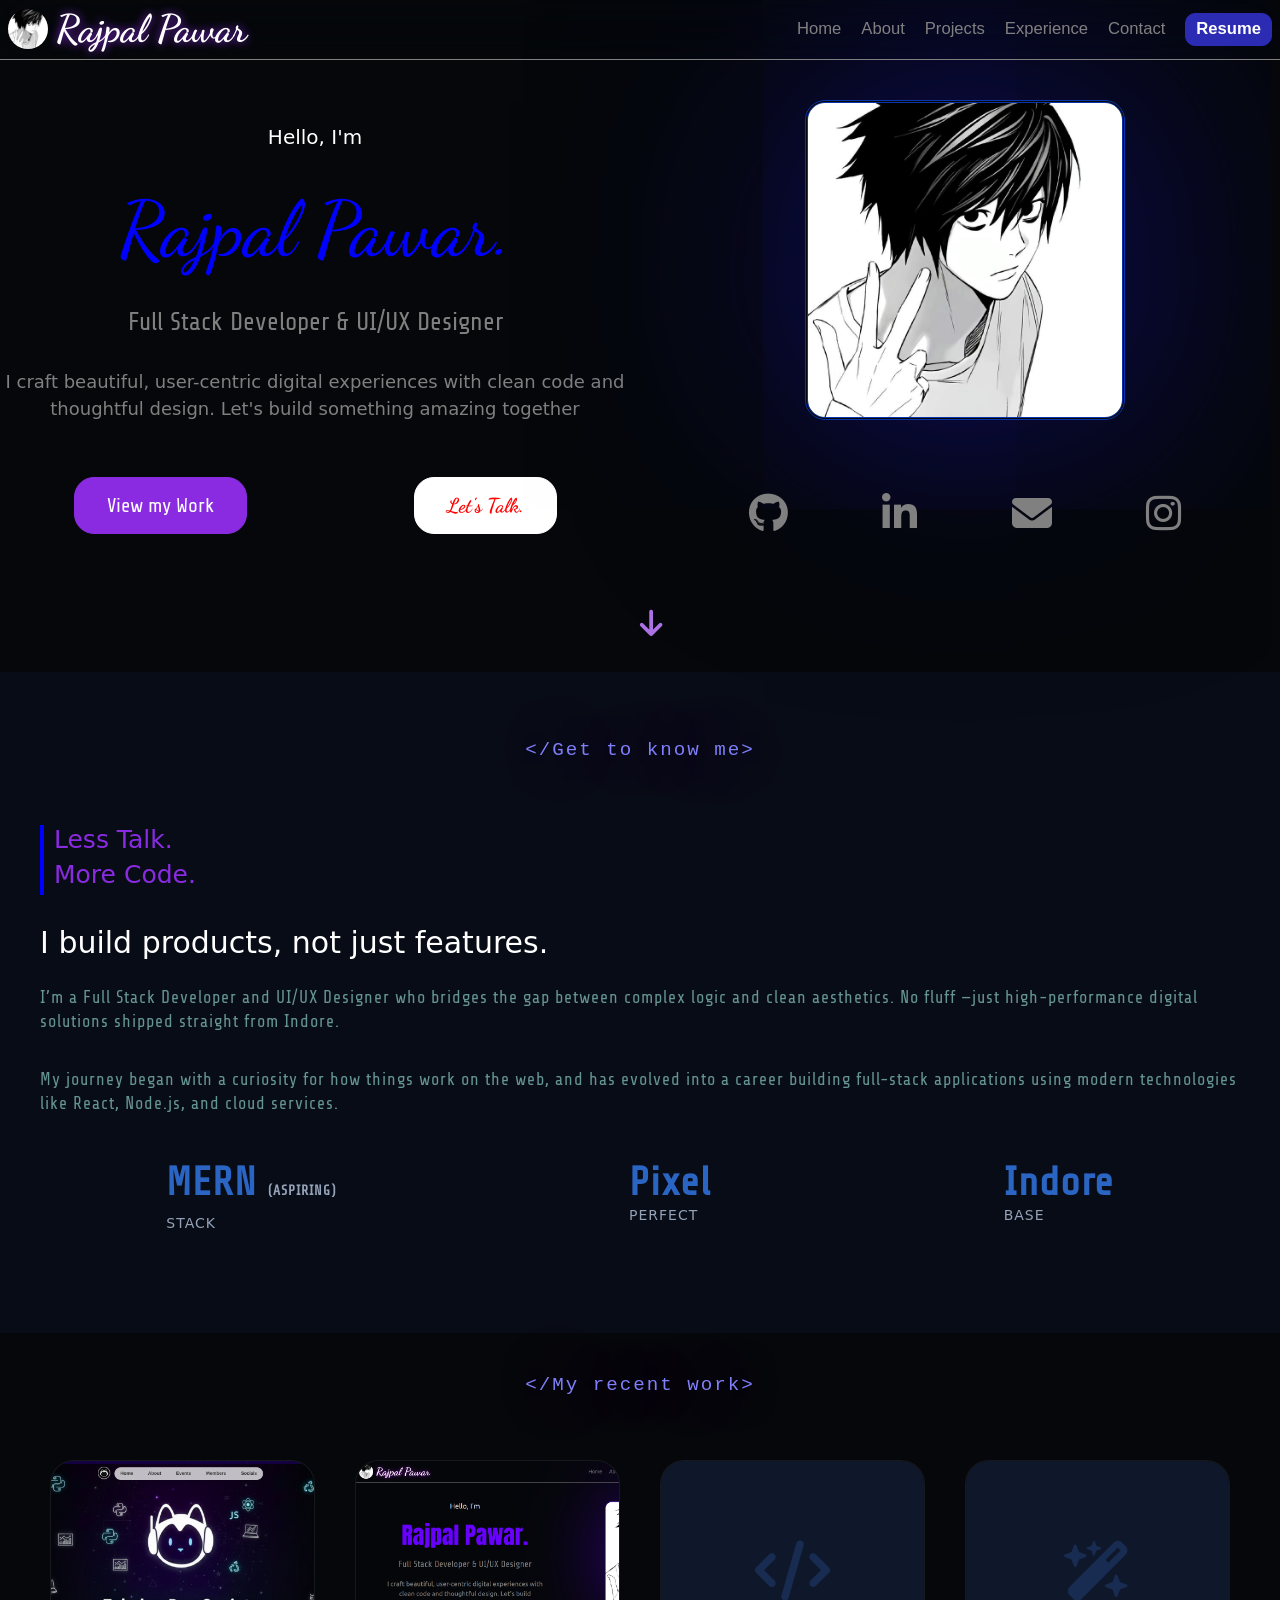
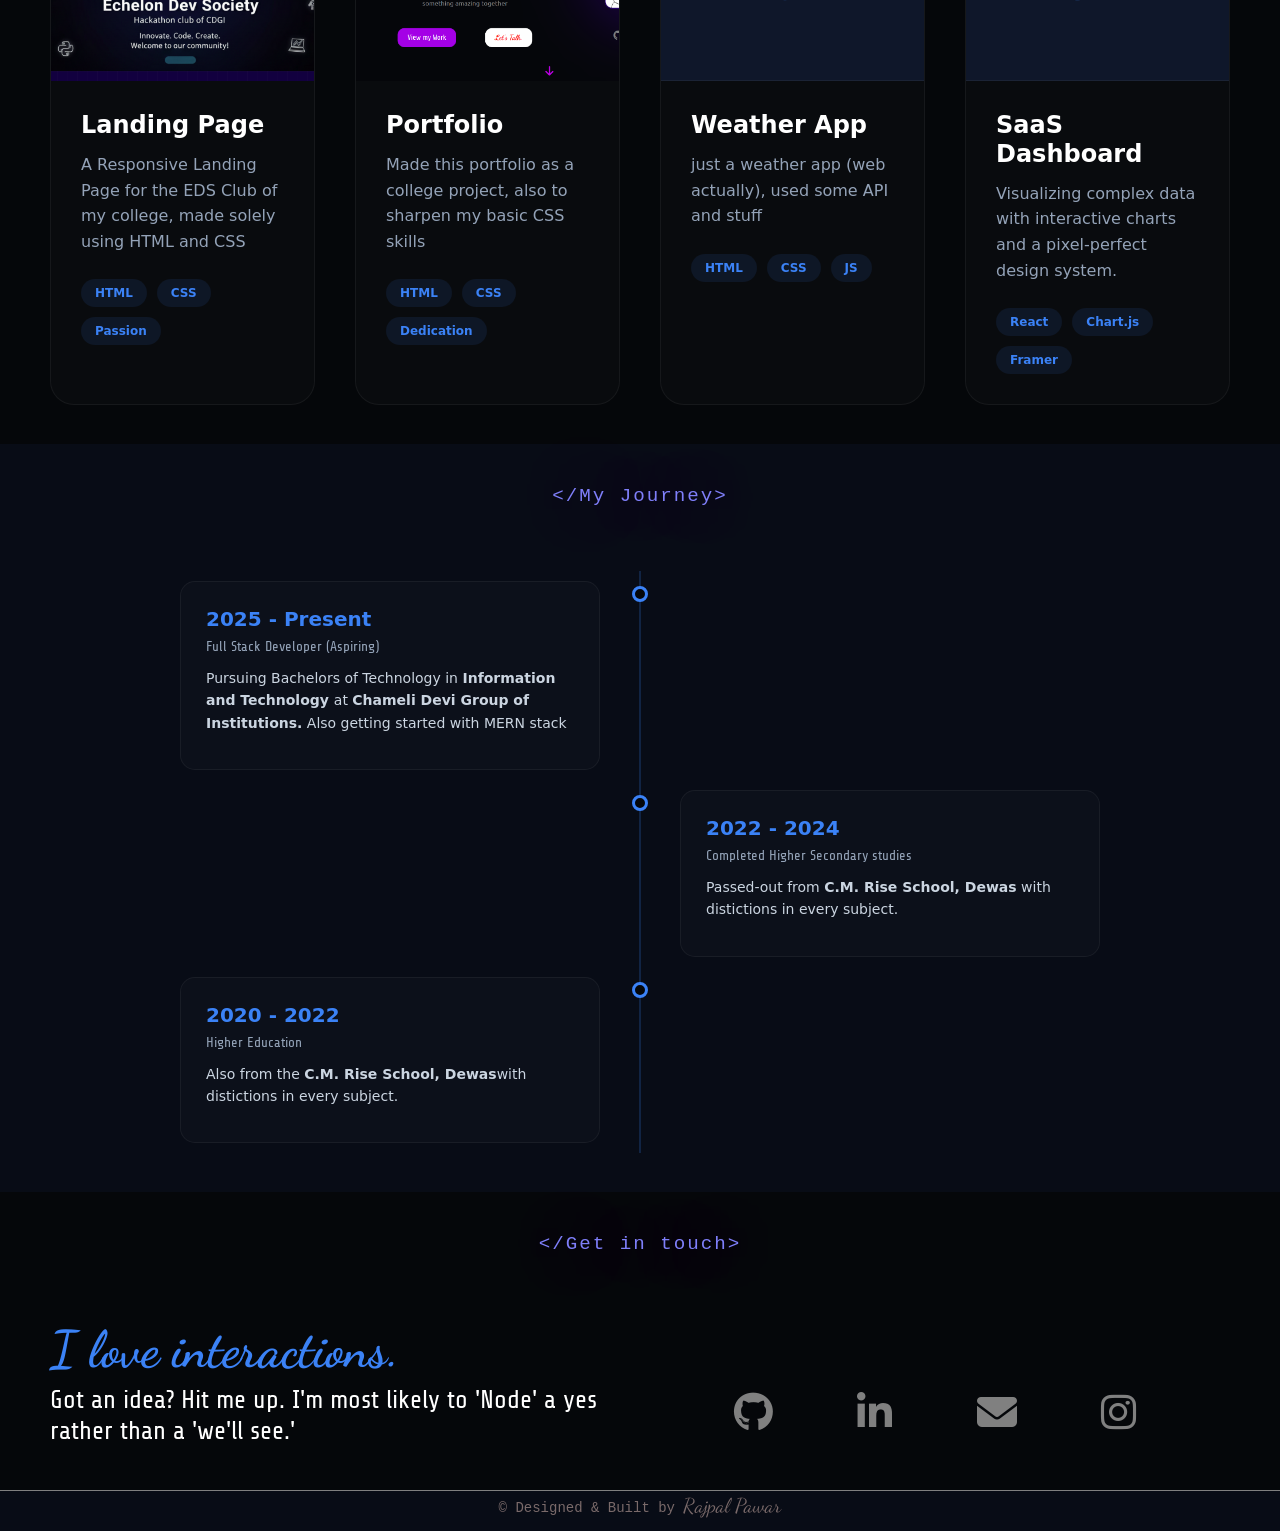
==== commit 5452e1cb: "Update GitHub profile link in index.html" ====
--- a/index.html
+++ b/index.html
@@ -20,603 +20,7 @@
     <!-- FONTS Awesome ICONS -->
     <link rel="stylesheet" href="https://cdnjs.cloudflare.com/ajax/libs/font-awesome/6.5.1/css/all.min.css">
 
-    <style>
-        body{
-            background-color: hsl(222, 47%, 6%);
-            color: white;
-            overflow-x: hidden;
-        }
-        *{
-            padding: 0;
-            margin: 0;
-        }
-        html{
-            scroll-behavior: smooth;
-            scroll-padding-top: 65px;
-            font-size: 62.5%;
-        }
-       
-        nav{
-            display: flex;
-            justify-content: space-between;
-            align-items: center;
-            z-index: 1000;
-            position: fixed;
-            width: 100%;
-            border-bottom: 1px solid grey;
-            backdrop-filter: blur(20px);
-            height: 60px;
-        }
-        .pfp{
-            height: 40px;
-            margin: 8px;
-            border-radius: 100%;
-            transition: all 0.3s ease;
-        }
-        .pfp:hover{
-            box-shadow: 0px 0px 6px yellow;
-            transform: scale(1.02);
-        }
-        .logo-name{
-            display: flex;
-            
-            align-items: center;
-        }
-        .nav-name{
-            text-decoration: none;
-            text-shadow: 0px 0px 10px blueviolet;
-            font-family: "Dancing Script", cursive;
-            font-weight: 900;
-            color: white;
-            font-size: 3vw;
-        }
-        
-        .nav-links{
-            display: flex;
-            align-items: center;
-            gap: 2rem;
-            
-        }
-        .nav-links a{
-            text-decoration: none;
-            color: gray;
-            font-size: 1.3vw;
-            font-family: 'Gill Sans', 'Gill Sans MT', Calibri, 'Trebuchet MS', sans-serif;
-            transition: all 0.3s;
-        }
-        .nav-links a:hover{
-            color: wellow;
-        }
-        a.resume{
-            background-color: rghite;
-           
-            
-
-        }
-        .nav-links a:active{
-            color: yellow;
-        }
-        a.resume{
-            background-color: rgb(43, 43, 180);
-            color: white;
-            border-radius: 1rem;
-            border: 1px solid rgb(43, 43, 180);
-            padding: 0.3rem 1rem;
-            margin-right: 8px;
-            font-family: sans-serif;
-            font-weight: 600;
-            transition: all 0.3s;
-        }
-        a.resume:hover{
-            color: rgb(43, 43, 180);
-            background-color: white;
-            border: 1px solid black;
-            border-radius: 1rem;
-            padding: 0.3rem 1rem;
-            margin-right: 8px;
-            font-family: sans-serif;
-            font-weight: 600;
-            box-shadow: 0px 0px 20px;
-        }
-        a.resume:active{
-            transform: translateY(5px);
-        }
-        .intro-sec{
-            padding-top: 100px;
-            
-            justify-content: space-around;
-            background-color: #05070a;
-            align-items: center;
-            padding-bottom: 10vw;
-        }
-        .intro{
-            
-            display: grid;
-            gap: 2rem;
-            grid-template-columns: repeat(auto-fit, minmax(30rem, 1fr));
-            justify-content: space-around;
-            background-color: #05070a;
-            align-items: center;
-            
-        }
-        .pfp-cont{
-            display: flex;
-            
-            flex-direction: column;            
-        }
-        .profile{
-            
-            height: 25vw;
-            
-            border-radius: 20px;
-            border-width: 3px;
-            border-color: rgb(10, 52, 168);
-            box-shadow: 0px 0px 990px rgb(14, 13, 114);
-            
-
-            border-style: double;
-            transition: all 0.3s;
-        }
-        .profile:hover{
-            transform: scale(1.04);
-            
-        }
-        .contacts{
-            display: flex;
-            justify-content: space-around;
-            margin-top: 5vw;
-            
-            padding: 0 4vw;
-            
-        }
-        .contacts a{
-            color: gray;
-            transition: all 0.3s;
-            font-size: 4rem;
-        }
-        .contacts a:hover{
-            color: blue;
-            text-shadow: 0px 0px 2px rgb(129, 129, 182);
-            transform: scale(1.3);
-        }
-        .contacts a:active{
-            color: yellow;
-            text-shadow: blueviolet;
-        }
-        .intro-text{
-            
-            text-align: center;
-            
-            
-        }
-        .intro-text p{
-            padding-top: 1vw;
-            font-size: 2rem;
-        }
-        .intro-text h1{
-            margin-top: 2.5vw;
-            font-family: "Dancing Script", cursive;
-            font-size: 6vw;
-            color: blue;
-        }
-        .intro-text h5{
-            color: gray;
-            font-family: "Share Tech", sans-serif;
-            font-size: 2.5rem;
-            padding: 2vw;
-        }
-        .intro-text h6{
-            color: gray;
-            font-size: 1.8rem;
-            line-height: 2.7rem;
-        }
-        .talk-btn{
-            display: flex;
-            justify-content: space-around;
-            gap: 2rem;
-            
-        }
-        .talk-btn a{
-            text-decoration: none;
-            color: white;
-            background-color: blueviolet;
-            font-size: 2rem;
-            padding: 1vw 2.5vw;
-            border-radius: 2rem;
-            margin-top: 5rem;
-            font-family: "Share Tech", sans-serif;
-            transition: all 0.2s;
-            border: 1px solid blueviolet;
-        }
-        .talk-btn a:hover{
-            box-shadow: 0px 0px 15px blue;
-            opacity: 0.9;
-            border: 1px solid white;
-        }
-        .talk-btn a:active{
-            color: blueviolet;
-            background-color: white;
-            transform: translateY(5px);
-            border: 1px solid black;
-        }
-        a.cont-btn {
-            font-family: "Dancing Script", cursive;
-            font-weight: 1000;
-            background-color: white;
-            color: red;
-            border: 1px solid white;
-        }
-        a.cont-btn:hover{
-            border: 1px solid black;
-        }
-        a.cont-btn:active{
-            color: white;
-            background-color: red;
-            transform: translateY(5px);
-            border: 1px solid white;
-        }
-        
-        .arrow-d{
-            color: rgb(172, 113, 228);
-            font-size: 3rem;
-            margin-top: 5vw;
-            animation: bounce 2s infinite;
-            transition: all 0.3s;
-            position: absolute;
-            
-        }
-        .arrow-d:hover{
-            color: white;
-            
-        }
-        @keyframes bounce {
-            0%, 20%, 50%, 80%, 100% {
-                transform: translateX(-50%) translateY(0);
-            }
-            40% {
-                transform: translateX(-50%) translateY(-10px);
-            }
-            60% {
-                transform: translateX(-50%) translateY(-5px);
-            }
-        }
-        #About{
-            
-            font-size: 1.5vw;
-            padding-top: 5vw;
-            padding-bottom: 7.5vw;
-
-        }
-        .gtkm{
-            text-align: center;
-            letter-spacing: 2px;
-            padding-bottom: 5rem;
-            text-shadow: 0px 0px 90px blueviolet;
-            font-size: 1.5vw;
-            color: rgb(127, 127, 250);
-            font-family: monospace;
-        }
-        .about-me{
-            /* display: flex;
-            align-items: center;
-            justify-content: space-around; */
-            display: grid;
-            gap: 3rem;
-            grid-template-columns: repeat(auto-fit, minmax(30rem, ));
-            
-            padding: 0px 4rem;
-        }
-        
-        .less-tlk{
-            border-left: 4px solid blue ;
-            padding-left: 1rem;
-            
-            color: blueviolet;
-            font-size: 6vw;
-            text-shadow: 0px 0px 9000px rgb(184, 127, 238);
-        } 
-        
-        .about-me div h2{
-            font-size: 3rem;
-            padding-bottom: 2rem;
-           
-        }
-        .about-me div h4{
-            font-family: "Share Tech", sans-serif;
-            color: rgb(101, 148, 148);
-            font-size: 1.7rem;
-            line-height: 2.4rem;
-            letter-spacing: 1px;
-            
-        }
-        .about-stats {
-            display: flex;
-            gap: 4rem;
-            margin-top: 3rem;
-            justify-content: space-around;
-        }
-
-        .stat-item h4#h4 {
-            font-size: 4rem;
-            color: #2b65c4; 
-            font-weight: 800;
-            padding-top: 2vw;
-        }
-
-        .stat-item span {
-            font-size: 1.4rem;
-            color: #94a3b8;
-            text-transform: uppercase;
-            letter-spacing: 1px;
-        }
-
-        
-        
-            
-        #Projects {
-            
-            
-            padding: 3vw 5rem;
-            background-color: #05070a;
-            
-        }
-
-        .projects-container {
-            display: grid;
-            grid-template-columns: repeat(auto-fit, minmax(20rem, 1fr));
-            gap: 4rem;
-            
-        }
-
-        .project-card {
-            background: rgba(255, 255, 255, 0.02);
-            border: 1px solid rgba(255, 255, 255, 0.05);
-            border-radius: 2.4rem;
-            overflow: hidden;
-            transition: all 0.4s ease;
-            position: relative;
-        }    
-        .project-card:hover {
-            transform: translateY(-1rem);
-            border-color: #3b82f6;
-            box-shadow: 0 2rem 4rem rgba(0, 0, 0, 0.3);
-        }
-
-        .project-img {
-            height: 22rem;
-            background: #0f172a;
-            display: flex;
-            align-items: center;
-            justify-content: center;
-            font-size: 6rem;
-            color: rgba(59, 130, 246, 0.2);
-            border-bottom: 1px solid rgba(255, 255, 255, 0.05);
-            position: relative; 
-            
-            
-        }    
-        .project-overlay {
-            position: absolute;
-            top: 0;
-            left: 0;
-            width: 100%;
-            height: 100%;
-            background: rgba(5, 7, 10, 0.85); 
-            backdrop-filter: blur(4px);
-            display: flex;
-            align-items: center;
-            justify-content: center;
-            gap: 2rem;
-            opacity: 0; 
-            transition: opacity 0.4s ease;
-            z-index: 10;
-        }
-
-        .project-card:hover .project-overlay {
-            opacity: 1;
-        }
-
-        .overlay-link {
-            width: 5rem;
-            height: 5rem;
-            background: #3b82f6;
-            color: white;
-            border-radius: 50%;
-            display: flex;
-            align-items: center;
-            justify-content: center;
-            font-size: 2rem;
-            text-decoration: none !important;
-            transition: transform 0.3s, background 0.3s;
-        }
-
-        .overlay-link:hover {
-            transform: scale(1.15);
-            background: #2563eb;
-            color: white;
-        }
-
-        .project-info {
-            padding: 3rem;
-        }
-
-        .project-info h3 {
-            font-size: 2.4rem;
-            font-weight: 800;
-            margin-bottom: 1.2rem;
-        }
-
-        .project-info p {
-            font-size: 1.6rem;
-            color: #94a3b8;
-            margin-bottom: 2.5rem;
-            line-height: 1.6;
-        }
-
-        .tech-tags {
-            display: flex;
-            gap: 1rem;
-            flex-wrap: wrap;
-        }
-
-        .tag {
-            background: rgba(59, 130, 246, 0.1);
-            color: #3b82f6;
-            padding: 0.5rem 1.4rem;
-            border-radius: 5rem;
-            font-size: 1.2rem;
-            font-weight: 700;
-        }
-
-        #Experience {
-            padding: 3vw 5rem;
-            
-        }
-
-        .timeline {
-            position: relative;
-            max-width: 1000px;
-            margin: 0 auto;
-        }
-
-        .timeline::after {
-            content: '';
-            position: absolute;
-            width: 2px;
-            background-color: rgba(59, 130, 246, 0.2);
-            top: 0;
-            bottom: 0;
-            left: 50%;
-            margin-left: -1px;
-        }
-
-        .timeline-item {
-            padding: 10px 40px;
-            position: relative;
-            background-color: inherit;
-            width: 50%;
-        }
-
-        .timeline-item::after {
-            content: '';
-            position: absolute;
-            width: 16px;
-            height: 16px;
-            right: -8px;
-            background-color: #05070a;
-            border: 3px solid #3b82f6;
-            top: 15px;
-            border-radius: 50%;
-            z-index: 1;
-        }
-
-        .left { left: 0; }
-        .right { left: 50%; }
-
-        .right::after { left: -8px; }
-
-        .content {
-            padding: 2.5rem;
-            background: rgba(255, 255, 255, 0.02);
-            border: 1px solid rgba(255, 255, 255, 0.05);
-            position: relative;
-            border-radius: 1.5rem;
-            transition: 0.3s;
-        }
-
-        .content:hover {
-            border-color: #3b82f6;
-            transform: translateY(-5px);
-            background: rgba(59, 130, 246, 0.05);
-        }
-
-        .content h2 {
-            font-size: 2rem;
-            color: #3b82f6;
-            margin-bottom: 0.5rem;
-            font-weight: 800;
-        }
-
-        .content .company {
-            font-size: 1.4rem;
-            color: #94a3b8;
-            font-family: "Share Tech", sans-serif;
-            margin-bottom: 1rem;
-            display: block;
-        }
-
-        .content p {
-            font-size: 1.4rem;
-            color: #cbd5e1;
-            line-height: 1.6;
-        }
-
-        #Contact{
-            padding: 3vw 5rem;
-            background-color: #05070a;
-        }
-        #Contact h2{
-            font-family: "Dancing Script", cursive;
-            font-weight: 900;
-            color: #3b82f6;
-            font-size: 4vw;
-            
-
-        }
-        #Contact h4{
-            font-family: "Share Tech", sans-serif;
-            font-size: 2vw;
-        }
-        .footer{
-            display: grid;
-            grid-template-columns: repeat(auto-fit, minmax(30rem, 1fr));
-        }
-        @media screen and (max-width: 768px){
-            #Contact h2 {
-                font-size: 3rem;
-            }
-            #Contact h4 {
-                font-size: 1.8rem;
-            }
-            .footer {
-                text-align: center;
-            }
-            timeline::after { left: 31px; }
-
-            .timeline-item { width: 100%; padding-left: 70px; padding-right: 25px; }
-
-            .timeline-item::after { left: 23px !important; top: 15px; }
-
-            .right { left: 0%; }
-            .gtkm { font-size: 1.4rem; }
-            
-            
-
-            .intro-text {
-                order: 2; 
-            }
-
-            .pfp-cont {
-                order: 1; 
-            }
-            .nav-links{
-                flex-wrap: wrap;
-            }
-        }
-        footer{
-            border-top: 1px solid gray;
-            color: rgb(122, 106, 106);
-        }
-        footer p{
-            text-align: center;
-            font-family: monospace;
-            font-size: 1.4rem;
-        }
-        footer p span{
-            font-family: "Dancing Script", cursive;
-            font-size: 2rem;
-        }
-    </style>
+    <link rel="stylesheet" href="style.css">
 </head>
 <body>
     <nav>
@@ -658,7 +62,7 @@
                         </center>
                     </div>
                     <div class="contacts">
-                        <a target="_blank" href="https://github.com/RajpalPawar22">
+                        <a target="_blank" href="https://github.com/rajpal-pawar">
                             <i  class="fa-brands fa-github"></i>
                         </a>
                         <a target="_blank" href="">
@@ -875,7 +279,7 @@
                 </div>
                 <div>
                     <div class="contacts">
-                        <a target="_blank" href="https://github.com/RajpalPawar22">
+                        <a target="_blank" href="https://github.com/rajpal-pawar">
                             <i  class="fa-brands fa-github"></i>
                         </a>
                         <a target="_blank" href="https://www.linkedin.com/in/rajpal-pawar-530682325?utm_source=share&utm_campaign=share_via&utm_content=profile&utm_medium=android_app">
@@ -897,4 +301,4 @@
         <p>© Designed & Built by <span>Rajpal Pawar</span></p>
     </footer>
 </body>
-</html+</html
--- a/style.css
+++ b/style.css
@@ -0,0 +1,598 @@
+ body{
+            background-color: hsl(222, 47%, 6%);
+            color: white;
+            overflow-x: hidden;
+        }
+        *{
+            padding: 0;
+            margin: 0;
+        }
+        html{
+            scroll-behavior: smooth;
+            scroll-padding-top: 65px;
+            font-size: 62.5%;
+        }
+       
+        nav{
+            display: flex;
+            justify-content: space-between;
+            align-items: center;
+            z-index: 1000;
+            position: fixed;
+            width: 100%;
+            border-bottom: 1px solid grey;
+            backdrop-filter: blur(20px);
+            height: 60px;
+        }
+        .pfp{
+            height: 40px;
+            margin: 8px;
+            border-radius: 100%;
+            transition: all 0.3s ease;
+        }
+        .pfp:hover{
+            box-shadow: 0px 0px 6px yellow;
+            transform: scale(1.02);
+        }
+        .logo-name{
+            display: flex;
+            
+            align-items: center;
+        }
+        .nav-name{
+            text-decoration: none;
+            text-shadow: 0px 0px 10px blueviolet;
+            font-family: "Dancing Script", cursive;
+            font-weight: 900;
+            color: white;
+            font-size: 3vw;
+        }
+        
+        .nav-links{
+            display: flex;
+            align-items: center;
+            gap: 2rem;
+            
+        }
+        .nav-links a{
+            text-decoration: none;
+            color: gray;
+            font-size: 1.3vw;
+            font-family: 'Gill Sans', 'Gill Sans MT', Calibri, 'Trebuchet MS', sans-serif;
+            transition: all 0.3s;
+        }
+        .nav-links a:hover{
+            color: wellow;
+        }
+        a.resume{
+            background-color: rghite;
+           
+            
+
+        }
+        .nav-links a:active{
+            color: yellow;
+        }
+        a.resume{
+            background-color: rgb(43, 43, 180);
+            color: white;
+            border-radius: 1rem;
+            border: 1px solid rgb(43, 43, 180);
+            padding: 0.3rem 1rem;
+            margin-right: 8px;
+            font-family: sans-serif;
+            font-weight: 600;
+            transition: all 0.3s;
+        }
+        a.resume:hover{
+            color: rgb(43, 43, 180);
+            background-color: white;
+            border: 1px solid black;
+            border-radius: 1rem;
+            padding: 0.3rem 1rem;
+            margin-right: 8px;
+            font-family: sans-serif;
+            font-weight: 600;
+            box-shadow: 0px 0px 20px;
+        }
+        a.resume:active{
+            transform: translateY(5px);
+        }
+        .intro-sec{
+            padding-top: 100px;
+            
+            justify-content: space-around;
+            background-color: #05070a;
+            align-items: center;
+            padding-bottom: 10vw;
+        }
+        .intro{
+            
+            display: grid;
+            gap: 2rem;
+            grid-template-columns: repeat(auto-fit, minmax(30rem, 1fr));
+            justify-content: space-around;
+            background-color: #05070a;
+            align-items: center;
+            
+        }
+        .pfp-cont{
+            display: flex;
+            
+            flex-direction: column;            
+        }
+        .profile{
+            
+            height: 25vw;
+            
+            border-radius: 20px;
+            border-width: 3px;
+            border-color: rgb(10, 52, 168);
+            box-shadow: 0px 0px 990px rgb(14, 13, 114);
+            
+
+            border-style: double;
+            transition: all 0.3s;
+        }
+        .profile:hover{
+            transform: scale(1.04);
+            
+        }
+        .contacts{
+            display: flex;
+            justify-content: space-around;
+            margin-top: 5vw;
+            
+            padding: 0 4vw;
+            
+        }
+        .contacts a{
+            color: gray;
+            transition: all 0.3s;
+            font-size: 4rem;
+        }
+        .contacts a:hover{
+            color: blue;
+            text-shadow: 0px 0px 2px rgb(129, 129, 182);
+            transform: scale(1.3);
+        }
+        .contacts a:active{
+            color: yellow;
+            text-shadow: blueviolet;
+        }
+        .intro-text{
+            
+            text-align: center;
+            
+            
+        }
+        .intro-text p{
+            padding-top: 1vw;
+            font-size: 2rem;
+        }
+        .intro-text h1{
+            margin-top: 2.5vw;
+            font-family: "Dancing Script", cursive;
+            font-size: 6vw;
+            color: blue;
+        }
+        .intro-text h5{
+            color: gray;
+            font-family: "Share Tech", sans-serif;
+            font-size: 2.5rem;
+            padding: 2vw;
+        }
+        .intro-text h6{
+            color: gray;
+            font-size: 1.8rem;
+            line-height: 2.7rem;
+        }
+        .talk-btn{
+            display: flex;
+            justify-content: space-around;
+            gap: 2rem;
+            
+        }
+        .talk-btn a{
+            text-decoration: none;
+            color: white;
+            background-color: blueviolet;
+            font-size: 2rem;
+            padding: 1vw 2.5vw;
+            border-radius: 2rem;
+            margin-top: 5rem;
+            font-family: "Share Tech", sans-serif;
+            transition: all 0.2s;
+            border: 1px solid blueviolet;
+        }
+        .talk-btn a:hover{
+            box-shadow: 0px 0px 15px blue;
+            opacity: 0.9;
+            border: 1px solid white;
+        }
+        .talk-btn a:active{
+            color: blueviolet;
+            background-color: white;
+            transform: translateY(5px);
+            border: 1px solid black;
+        }
+        a.cont-btn {
+            font-family: "Dancing Script", cursive;
+            font-weight: 1000;
+            background-color: white;
+            color: red;
+            border: 1px solid white;
+        }
+        a.cont-btn:hover{
+            border: 1px solid black;
+        }
+        a.cont-btn:active{
+            color: white;
+            background-color: red;
+            transform: translateY(5px);
+            border: 1px solid white;
+        }
+        
+        .arrow-d{
+            color: rgb(172, 113, 228);
+            font-size: 3rem;
+            margin-top: 5vw;
+            animation: bounce 2s infinite;
+            transition: all 0.3s;
+            position: absolute;
+            
+        }
+        .arrow-d:hover{
+            color: white;
+            
+        }
+        @keyframes bounce {
+            0%, 20%, 50%, 80%, 100% {
+                transform: translateX(-50%) translateY(0);
+            }
+            40% {
+                transform: translateX(-50%) translateY(-10px);
+            }
+            60% {
+                transform: translateX(-50%) translateY(-5px);
+            }
+        }
+        #About{
+            
+            font-size: 1.5vw;
+            padding-top: 5vw;
+            padding-bottom: 7.5vw;
+
+        }
+        .gtkm{
+            text-align: center;
+            letter-spacing: 2px;
+            padding-bottom: 5rem;
+            text-shadow: 0px 0px 90px blueviolet;
+            font-size: 1.5vw;
+            color: rgb(127, 127, 250);
+            font-family: monospace;
+        }
+        .about-me{
+            /* display: flex;
+            align-items: center;
+            justify-content: space-around; */
+            display: grid;
+            gap: 3rem;
+            grid-template-columns: repeat(auto-fit, minmax(30rem, ));
+            
+            padding: 0px 4rem;
+        }
+        
+        .less-tlk{
+            border-left: 4px solid blue ;
+            padding-left: 1rem;
+            
+            color: blueviolet;
+            font-size: 6vw;
+            text-shadow: 0px 0px 9000px rgb(184, 127, 238);
+        } 
+        
+        .about-me div h2{
+            font-size: 3rem;
+            padding-bottom: 2rem;
+           
+        }
+        .about-me div h4{
+            font-family: "Share Tech", sans-serif;
+            color: rgb(101, 148, 148);
+            font-size: 1.7rem;
+            line-height: 2.4rem;
+            letter-spacing: 1px;
+            
+        }
+        .about-stats {
+            display: flex;
+            gap: 4rem;
+            margin-top: 3rem;
+            justify-content: space-around;
+        }
+
+        .stat-item h4#h4 {
+            font-size: 4rem;
+            color: #2b65c4; 
+            font-weight: 800;
+            padding-top: 2vw;
+        }
+
+        .stat-item span {
+            font-size: 1.4rem;
+            color: #94a3b8;
+            text-transform: uppercase;
+            letter-spacing: 1px;
+        }
+
+        
+        
+            
+        #Projects {
+            
+            
+            padding: 3vw 5rem;
+            background-color: #05070a;
+            
+        }
+
+        .projects-container {
+            display: grid;
+            grid-template-columns: repeat(auto-fit, minmax(20rem, 1fr));
+            gap: 4rem;
+            
+        }
+
+        .project-card {
+            background: rgba(255, 255, 255, 0.02);
+            border: 1px solid rgba(255, 255, 255, 0.05);
+            border-radius: 2.4rem;
+            overflow: hidden;
+            transition: all 0.4s ease;
+            position: relative;
+        }    
+        .project-card:hover {
+            transform: translateY(-1rem);
+            border-color: #3b82f6;
+            box-shadow: 0 2rem 4rem rgba(0, 0, 0, 0.3);
+        }
+
+        .project-img {
+            height: 22rem;
+            background: #0f172a;
+            display: flex;
+            align-items: center;
+            justify-content: center;
+            font-size: 6rem;
+            color: rgba(59, 130, 246, 0.2);
+            border-bottom: 1px solid rgba(255, 255, 255, 0.05);
+            position: relative; 
+            
+            
+        }    
+        .project-overlay {
+            position: absolute;
+            top: 0;
+            left: 0;
+            width: 100%;
+            height: 100%;
+            background: rgba(5, 7, 10, 0.85); 
+            backdrop-filter: blur(4px);
+            display: flex;
+            align-items: center;
+            justify-content: center;
+            gap: 2rem;
+            opacity: 0; 
+            transition: opacity 0.4s ease;
+            z-index: 10;
+        }
+
+        .project-card:hover .project-overlay {
+            opacity: 1;
+        }
+
+        .overlay-link {
+            width: 5rem;
+            height: 5rem;
+            background: #3b82f6;
+            color: white;
+            border-radius: 50%;
+            display: flex;
+            align-items: center;
+            justify-content: center;
+            font-size: 2rem;
+            text-decoration: none !important;
+            transition: transform 0.3s, background 0.3s;
+        }
+
+        .overlay-link:hover {
+            transform: scale(1.15);
+            background: #2563eb;
+            color: white;
+        }
+
+        .project-info {
+            padding: 3rem;
+        }
+
+        .project-info h3 {
+            font-size: 2.4rem;
+            font-weight: 800;
+            margin-bottom: 1.2rem;
+        }
+
+        .project-info p {
+            font-size: 1.6rem;
+            color: #94a3b8;
+            margin-bottom: 2.5rem;
+            line-height: 1.6;
+        }
+
+        .tech-tags {
+            display: flex;
+            gap: 1rem;
+            flex-wrap: wrap;
+        }
+
+        .tag {
+            background: rgba(59, 130, 246, 0.1);
+            color: #3b82f6;
+            padding: 0.5rem 1.4rem;
+            border-radius: 5rem;
+            font-size: 1.2rem;
+            font-weight: 700;
+        }
+
+        #Experience {
+            padding: 3vw 5rem;
+            
+        }
+
+        .timeline {
+            position: relative;
+            max-width: 1000px;
+            margin: 0 auto;
+        }
+
+        .timeline::after {
+            content: '';
+            position: absolute;
+            width: 2px;
+            background-color: rgba(59, 130, 246, 0.2);
+            top: 0;
+            bottom: 0;
+            left: 50%;
+            margin-left: -1px;
+        }
+
+        .timeline-item {
+            padding: 10px 40px;
+            position: relative;
+            background-color: inherit;
+            width: 50%;
+        }
+
+        .timeline-item::after {
+            content: '';
+            position: absolute;
+            width: 16px;
+            height: 16px;
+            right: -8px;
+            background-color: #05070a;
+            border: 3px solid #3b82f6;
+            top: 15px;
+            border-radius: 50%;
+            z-index: 1;
+        }
+
+        .left { left: 0; }
+        .right { left: 50%; }
+
+        .right::after { left: -8px; }
+
+        .content {
+            padding: 2.5rem;
+            background: rgba(255, 255, 255, 0.02);
+            border: 1px solid rgba(255, 255, 255, 0.05);
+            position: relative;
+            border-radius: 1.5rem;
+            transition: 0.3s;
+        }
+
+        .content:hover {
+            border-color: #3b82f6;
+            transform: translateY(-5px);
+            background: rgba(59, 130, 246, 0.05);
+        }
+
+        .content h2 {
+            font-size: 2rem;
+            color: #3b82f6;
+            margin-bottom: 0.5rem;
+            font-weight: 800;
+        }
+
+        .content .company {
+            font-size: 1.4rem;
+            color: #94a3b8;
+            font-family: "Share Tech", sans-serif;
+            margin-bottom: 1rem;
+            display: block;
+        }
+
+        .content p {
+            font-size: 1.4rem;
+            color: #cbd5e1;
+            line-height: 1.6;
+        }
+
+        #Contact{
+            padding: 3vw 5rem;
+            background-color: #05070a;
+        }
+        #Contact h2{
+            font-family: "Dancing Script", cursive;
+            font-weight: 900;
+            color: #3b82f6;
+            font-size: 4vw;
+            
+
+        }
+        #Contact h4{
+            font-family: "Share Tech", sans-serif;
+            font-size: 2vw;
+        }
+        .footer{
+            display: grid;
+            grid-template-columns: repeat(auto-fit, minmax(30rem, 1fr));
+        }
+        @media screen and (max-width: 768px){
+            #Contact h2 {
+                font-size: 3rem;
+            }
+            #Contact h4 {
+                font-size: 1.8rem;
+            }
+            .footer {
+                text-align: center;
+            }
+            
+
+            .timeline-item { width: 100%; padding-left: 70px; padding-right: 25px; }
+
+            .timeline-item::after { left: 23px !important; top: 15px; }
+
+            .right { left: 0%; }
+            .gtkm { font-size: 1.4rem; }
+            
+            .timeline::after { 
+                left: 31px; 
+                margin-left: 0; 
+            }
+
+            .intro-text {
+                order: 2; 
+            }
+
+            .pfp-cont {
+                order: 1; 
+            }
+            .nav-links{
+                flex-wrap: wrap;
+            }
+        }
+        footer{
+            border-top: 1px solid gray;
+            color: rgb(122, 106, 106);
+        }
+        footer p{
+            text-align: center;
+            font-family: monospace;
+            font-size: 1.4rem;
+        }
+        footer p span{
+            font-family: "Dancing Script", cursive;
+            font-size: 2rem;
+        }
